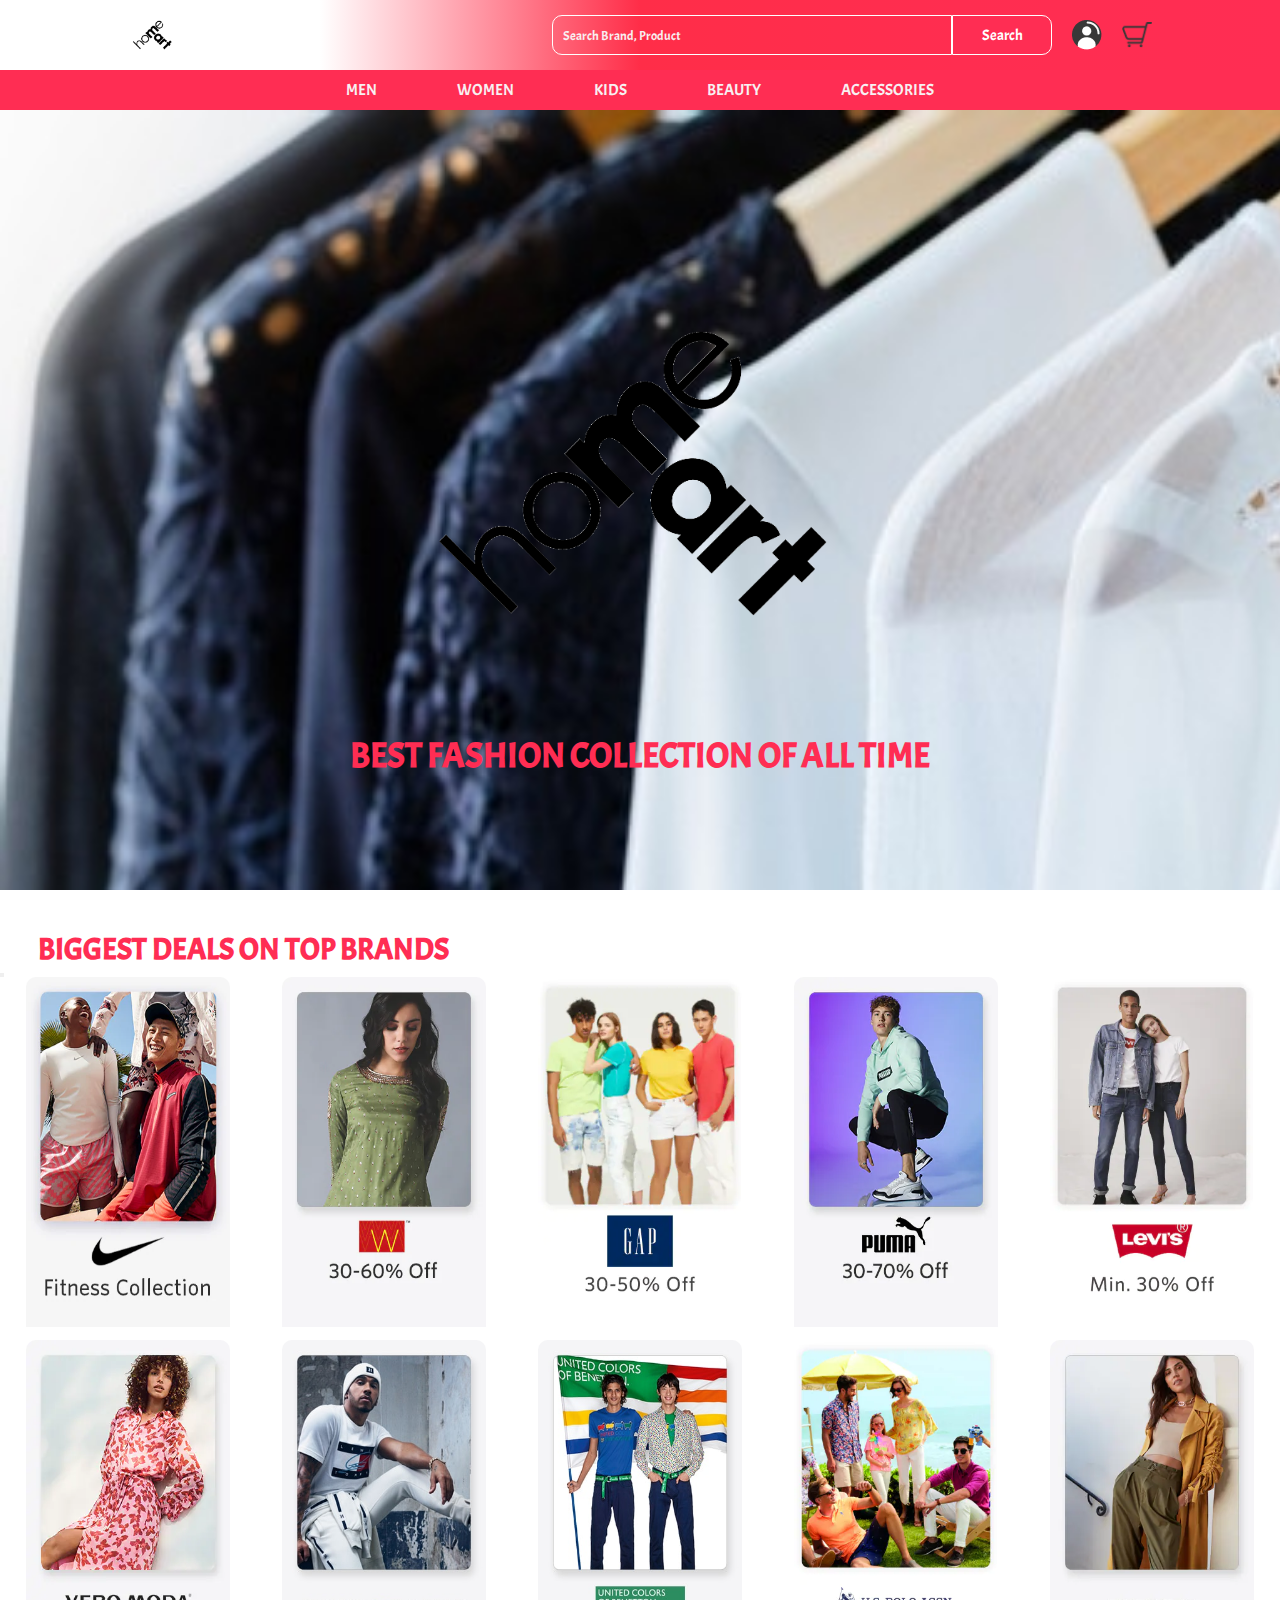
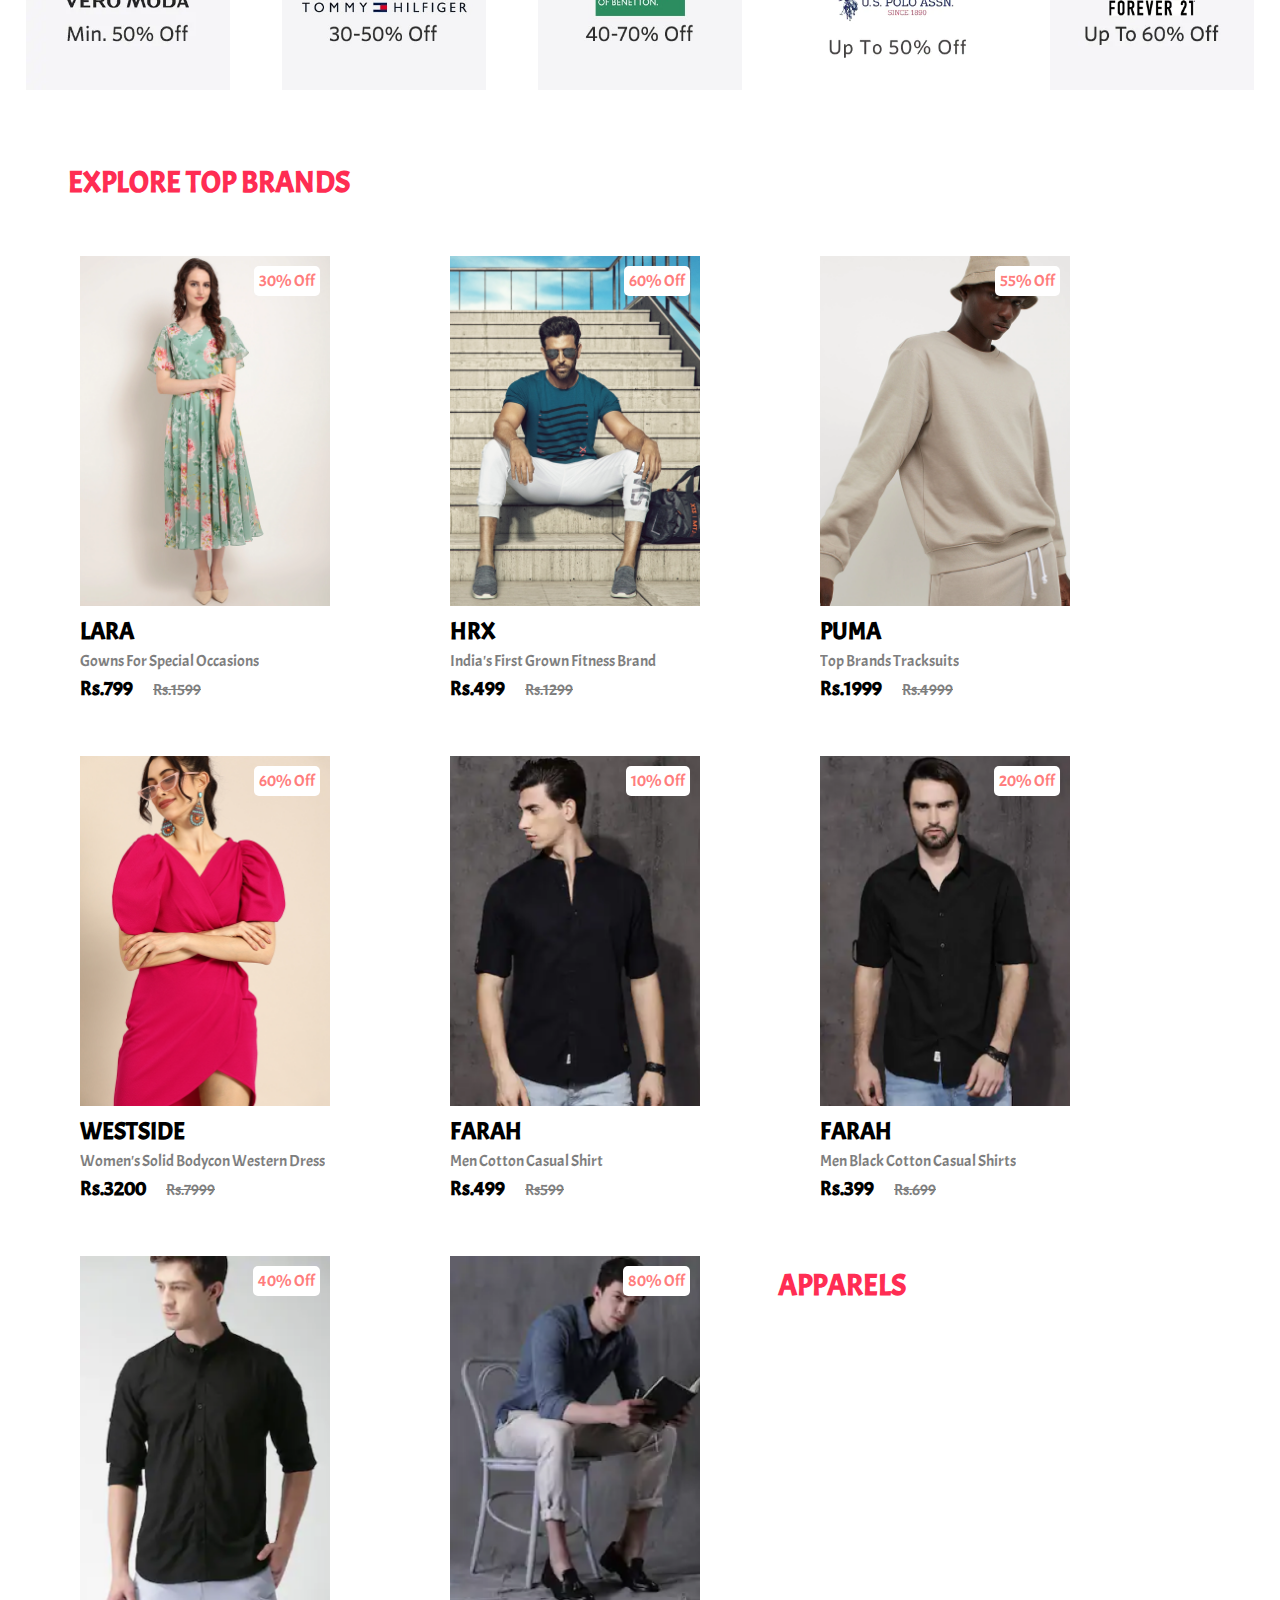
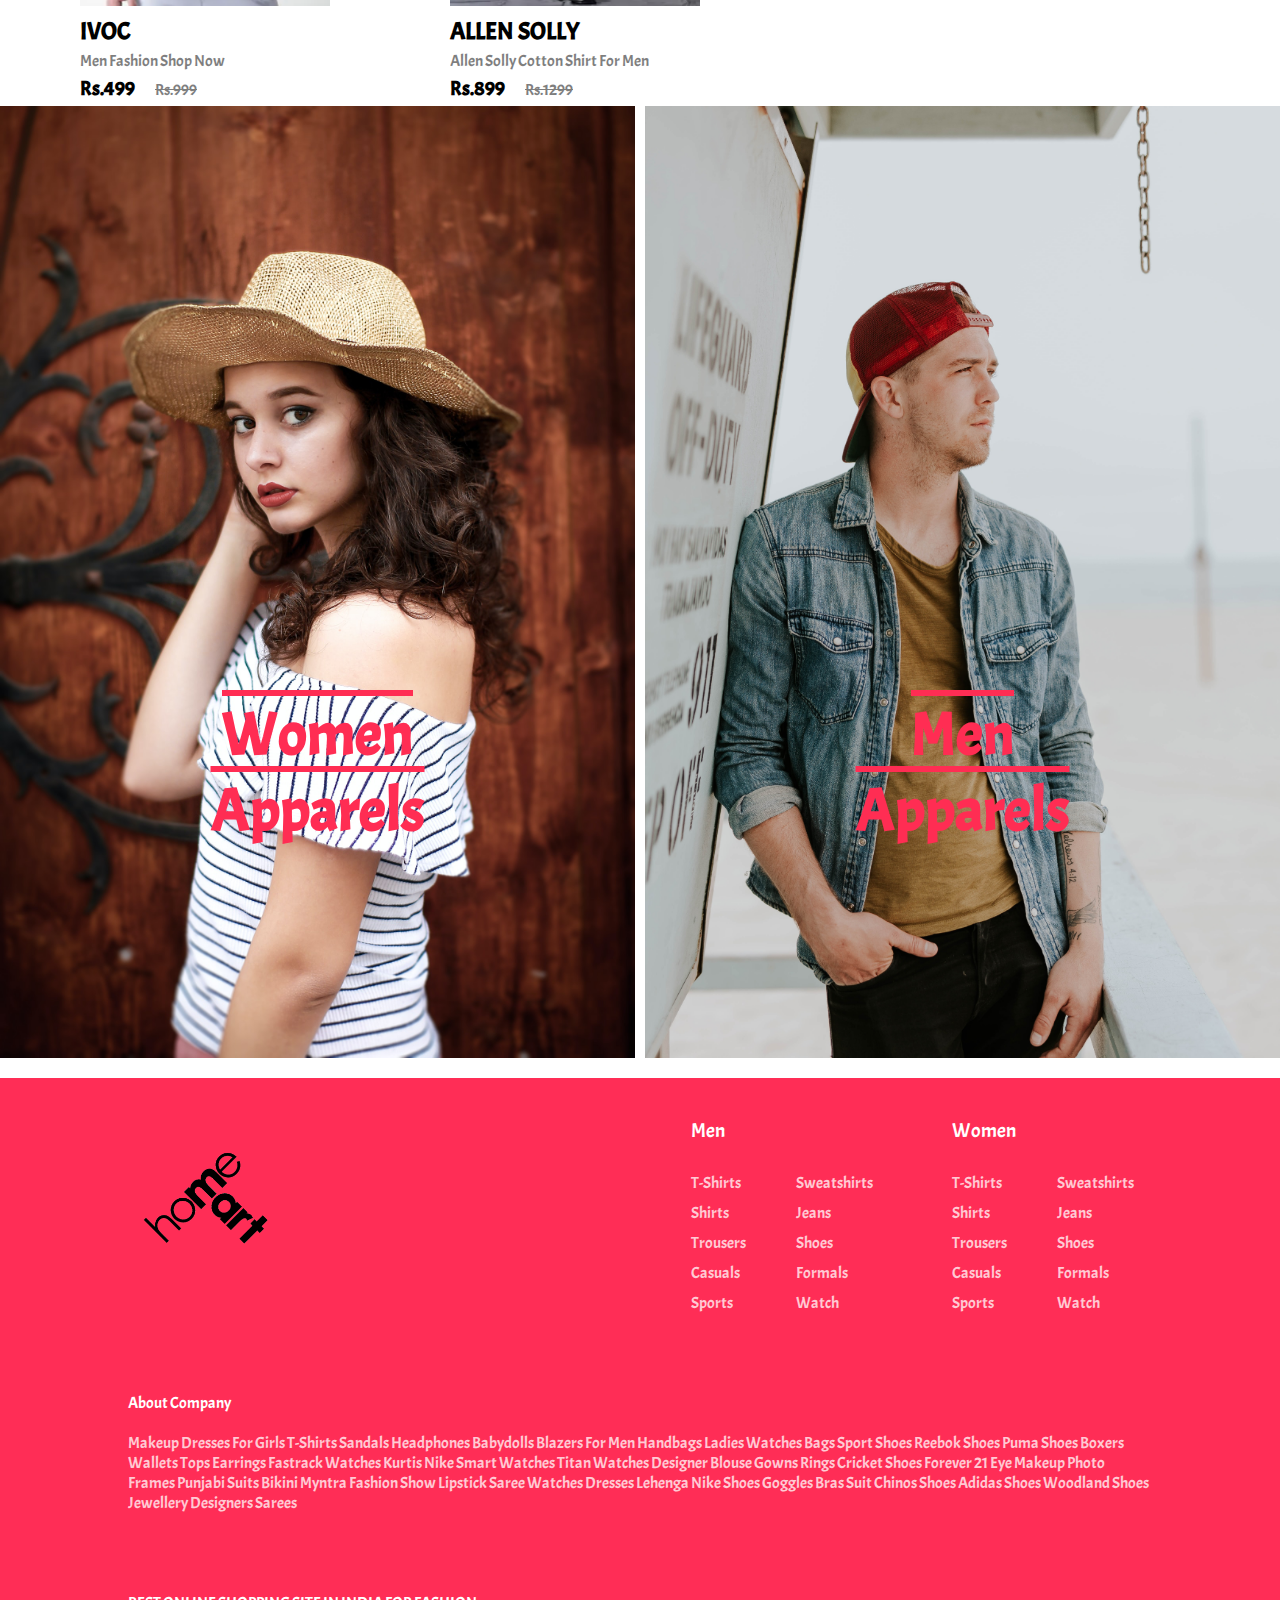
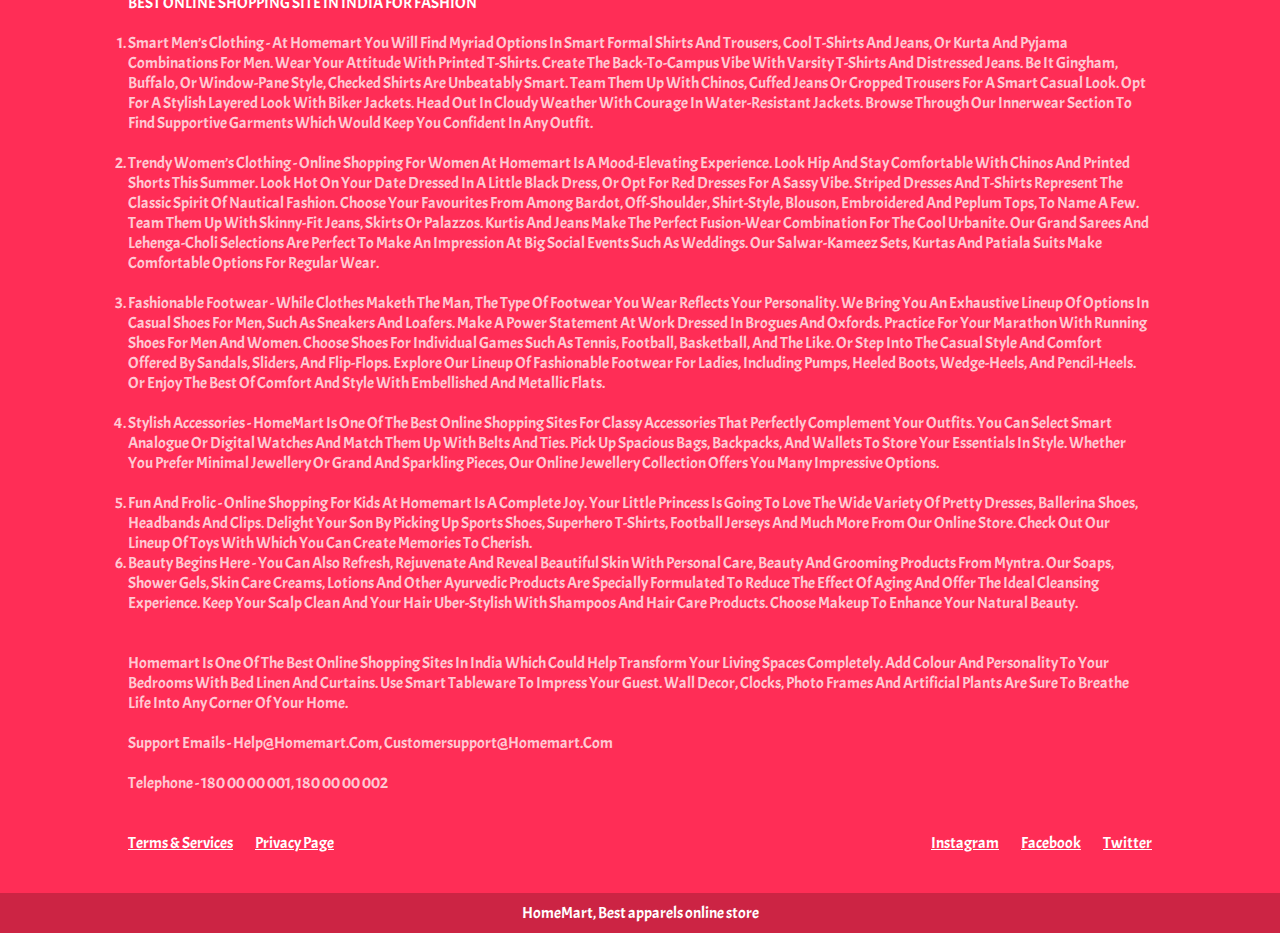
==== index.html @ 7e1ac166 "homemart E-commerce demo website" ====
<html lang="en">
  <head>
    <meta charset="UTF-8" />
    <meta http-equiv="X-UA-Compatible" content="IE=edge" />
    <meta name="viewport" content="width=device-width, initial-scale=1.0" />
    
    <title>HOMEMART</title>
<link rel="icon" href= "img/logo.png">
    <link href="https://fonts.googleapis.com/css2?family=Pacifico&display=swap" rel="stylesheet">
    <link rel="stylesheet" href="css/home.css" />
    <link rel="stylesheet" href="footer.css" />
  </head>
  <body>
    <nav class="navbar">
      <div class="nav">
        <img  src="img/mart.png" class="brand-logo" alt="" />
        <div class="nav-items">
          <div class="search">
            <input
              type="text"
              class="search-box"
              placeholder="search brand, product"
            />
            <button class="search-btn">search</button>
          </div>
          <a href="login.html"><img src="img/user.png" alt="" /></a>
          <a href=""><img src="img/cart.png" alt="" /></a>
        </div>
      </div>
    </nav>
    <nav class="navbar"></nav>

    <!-- hero section -->
    <header class="hero-section">
      <div class="content">
        <img src="img/logo.png" class="logo" alt="" />
        <p class="sub-heading">BEST FASHION COLLECTION OF ALL TIME</p>
      </div>
    </header>
    <section class="product">
      <h2 class="product-category">BIGGEST DEALS ON TOP BRANDS</h2>
    </section>

    <button id="cart-button" class="trigger cart-button-style"></button>

    <div id="shop">
      <div class="products ios apple" id="iphone-x">
        <img class="product-image" src="topbrands/1.webp" />
      </div>

      <div class="products ios apple" id="iphone-x">
        <img class="product-image" src="topbrands/2.webp" />
      </div>

      <div class="products ios apple" id="iphone-x">
        <img class="product-image" src="topbrands//3.webp" />
      </div>

      <div class="products ios apple" id="iphone-x">
        <img class="product-image" src="topbrands/4.webp" />
      </div>

      <div class="products ios apple" id="iphone-x">
        <img class="product-image" src="topbrands/5.webp" />
      </div>

      <div class="products ios apple" id="iphone-x">
        <img class="product-image" src="topbrands/6.webp" />
      </div>

      <div class="products ios apple" id="iphone-x">
        <img class="product-image" src="topbrands/7.jpg" />
      </div>

      <div class="products ios apple" id="iphone-x">
        <img class="product-image" src="topbrands/8.jpg" />
      </div>

      <div class="products ios apple" id="iphone-x">
        <img class="product-image" src="topbrands/9.webp" />
      </div>

      <div class="products ios apple" id="iphone-x">
        <img class="product-image" src="topbrands/10.webp" />
        <br />
        <br />
      </div>

      <br />
      <br />
      <!--product carts-->
      <div></div>
      <section class="product1">
        <h2 class="product-category1">EXPLORE TOP BRANDS</h2>
      </section>
    </div>

    <!--carts-->
    <div class="product-container">
      <div class="product-card">
        <div class="product-image">
          <span class="discount-tag">30% off</span>
          <img src="img/card1.png" class="product-thumb" alt="" />
          <button class="card-btn "> add to whislist</button>
          
         
        </div>
        <div class="product-info">
          <h2 class="product-brand">LARA</h2>
          <p class="product-short-des">Gowns for special occasions</p>
          <span class="price">Rs.799</span
          ><span class="actual-price">Rs.1599</span>
        </div>
      </div>
    </div>
    <div class="product-container">
      <div class="product-card">
        <div class="product-image">
          <span class="discount-tag">60% off</span>
          <img src="img/card2.png" class="product-thumb" alt="" />
          <button class="card-btn">Add to whislist</button>
        </div>
        <div class="product-info">
          <h2 class="product-brand">HRX</h2>
          <p class="product-short-des">India's first grown fitness brand</p>
          <span class="price">Rs.499</span
          ><span class="actual-price">Rs.1299</span>
        </div>
      </div>
    </div>
    <div class="product-container">
      <div class="product-card">
        <div class="product-image">
          <span class="discount-tag">55% off</span>
          <img src="img/card3.png" class="product-thumb" alt="" />
          <button class="card-btn">add to whislist</button>
        </div>
        <div class="product-info">
          <h2 class="product-brand">Puma</h2>
          <p class="product-short-des">Top Brands Tracksuits</p>
          <span class="price">Rs.1999</span
          ><span class="actual-price">Rs.4999</span>
        </div>
      </div>
    </div>
    <div class="product-container">
      <div class="product-card">
        <div class="product-image">
          <span class="discount-tag">60% off</span>
          <img src="img/card4.png" class="product-thumb" alt="" />
          <button class="card-btn">add to whislist</button>
        </div>
        <div class="product-info">
          <h2 class="product-brand">WESTSIDE</h2>
          <p class="product-short-des">Women's Solid Bodycon Western Dress</p>
          <span class="price">Rs.3200</span
          ><span class="actual-price">Rs.7999</span>
        </div>
      </div>
    </div>
    <div class="product-container">
      <div class="product-card">
        <div class="product-image">
          <span class="discount-tag">10% off</span>
          <img src="img/card5.png" class="product-thumb" alt="" />
          <button class="card-btn" > add to whislist</button>
        </div>
        <div class="product-info">
          <h2 class="product-brand">FARAH</h2>
          <p class="product-short-des">Men Cotton Casual Shirt</p>
          <span class="price">Rs.499</span
          ><span class="actual-price">Rs599</span>
        </div>
      </div>
    </div>
    <div class="product-container">
      <div class="product-card">
        <div class="product-image">
          <span class="discount-tag">20% off</span>
          <img src="img/card6.png" class="product-thumb" alt="" />
          <button class="card-btn">add to whislist</button>
        </div>
        <div class="product-info">
          <h2 class="product-brand">farah</h2>
          <p class="product-short-des">Men Black Cotton Casual Shirts</p>
          <span class="price">Rs.399</span
          ><span class="actual-price">Rs.699</span>
        </div>
      </div>
    </div>
    <div class="product-container">
      <div class="product-card">
        <div class="product-image">
          <span class="discount-tag">40% off</span>
          <img src="img/card7.png" class="product-thumb" alt="" />
          <button class="card-btn">add to whislist</button>
        </div>
        <div class="product-info">
          <h2 class="product-brand">iVOC</h2>
          <p class="product-short-des">Men Fashion Shop Now</p>
          <span class="price">Rs.499</span
          ><span class="actual-price">Rs.999</span>
        </div>
      </div>
    </div>
    <div class="product-container">
      <div class="product-card">
        <div class="product-image">
          <span class="discount-tag">80% off</span>
          <img src="img/card8.png" class="product-thumb" alt="" />
          <button class="card-btn">add to whislist</button>
        </div>
        <div class="product-info">
          <h2 class="product-brand">Allen Solly</h2>
          <p class="product-short-des">Allen Solly Cotton Shirt For Men</p>
          <span class="price">Rs.899</span
          ><span class="actual-price">Rs.1299</span>
        </div>
      </div>
    </div>

    <section class="product2">
      <div>
        <h2 class="product-category2">APPARELS</h2>
      </div>
    </section>
    <!-- collections -->
    <section class="collection-container">
      <a href="women.html" class="collection">
        <img src="img/women1.jpg" alt="" />
        <p class="collection-title">
          Women <br />
          Apparels
        </p>
      </a>
      <a href="men.html" class="collection">
        <img src="img/men1.jpg" alt="" />
        <p class="collection-title">
          Men <br />
          Apparels
        </p>
      </a>
    </section>
    <br>
    <footer>
      <div class="footer-content">
        <img src="img/logo.png" class="logo" alt="" />
        <div class="footer-ul-container">
          <ul class="category">
            <li class="category-title">men</li>
            <li><a href="#" class="footer-link">t-shirts</a></li>
            <li><a href="#" class="footer-link">sweatshirts</a></li>
            <li><a href="#" class="footer-link">shirts</a></li>
            <li><a href="#" class="footer-link">jeans</a></li>
            <li><a href="#" class="footer-link">trousers</a></li>
            <li><a href="#" class="footer-link">shoes</a></li>
            <li><a href="#" class="footer-link">casuals</a></li>
            <li><a href="#" class="footer-link">formals</a></li>
            <li><a href="#" class="footer-link">sports</a></li>
            <li><a href="#" class="footer-link">watch</a></li>
          </ul>
          <ul class="category">
            <li class="category-title">women</li>
            <li><a href="#" class="footer-link">t-shirts</a></li>
            <li><a href="#" class="footer-link">sweatshirts</a></li>
            <li><a href="#" class="footer-link">shirts</a></li>
            <li><a href="#" class="footer-link">jeans</a></li>
            <li><a href="#" class="footer-link">trousers</a></li>
            <li><a href="#" class="footer-link">shoes</a></li>
            <li><a href="#" class="footer-link">casuals</a></li>
            <li><a href="#" class="footer-link">formals</a></li>
            <li><a href="#" class="footer-link">sports</a></li>
            <li><a href="#" class="footer-link">watch</a></li>
          </ul>
        </div>
      </div>

      <p class="footer-title">about company</p>
      <br>
      <p class="info">
        Makeup Dresses For Girls T-Shirts Sandals Headphones Babydolls Blazers
        For Men Handbags Ladies Watches Bags Sport Shoes Reebok Shoes Puma Shoes
        Boxers Wallets Tops Earrings Fastrack Watches Kurtis Nike Smart Watches
        Titan Watches Designer Blouse Gowns Rings Cricket Shoes Forever 21 Eye
        Makeup Photo Frames Punjabi Suits Bikini Myntra Fashion Show Lipstick
        Saree Watches Dresses Lehenga Nike Shoes Goggles Bras Suit Chinos Shoes
        Adidas Shoes Woodland Shoes Jewellery Designers Sarees

        <p class="footer-title2">
            BEST ONLINE SHOPPING SITE IN INDIA FOR FASHION
        </p>
      </p>
<br>
      <ol class="info2">
          <li>
            Smart men’s clothing - At Homemart you will find myriad options in smart formal shirts and trousers, cool T-shirts and jeans, or kurta and pyjama combinations for men. Wear your attitude with printed T-shirts. Create the back-to-campus vibe with varsity T-shirts and distressed jeans. Be it gingham, buffalo, or window-pane style, checked shirts are unbeatably smart. Team them up with chinos, cuffed jeans or cropped trousers for a smart casual look. Opt for a stylish layered look with biker jackets. Head out in cloudy weather with courage in water-resistant jackets. Browse through our innerwear section to find supportive garments which would keep you confident in any outfit.
          </li>
          <br>
          <li>
            Trendy women’s clothing - Online shopping for women at Homemart is a mood-elevating experience. Look hip and stay comfortable with chinos and printed shorts this summer. Look hot on your date dressed in a little black dress, or opt for red dresses for a sassy vibe. Striped dresses and T-shirts represent the classic spirit of nautical fashion. Choose your favourites from among Bardot, off-shoulder, shirt-style, blouson, embroidered and peplum tops, to name a few. Team them up with skinny-fit jeans, skirts or palazzos. Kurtis and jeans make the perfect fusion-wear combination for the cool urbanite. Our grand sarees and lehenga-choli selections are perfect to make an impression at big social events such as weddings. Our salwar-kameez sets, kurtas and Patiala suits make comfortable options for regular wear.
          </li>
          <br>
          <li>
            Fashionable footwear - While clothes maketh the man, the type of footwear you wear reflects your personality. We bring you an exhaustive lineup of options in casual shoes for men, such as sneakers and loafers. Make a power statement at work dressed in brogues and oxfords. Practice for your marathon with running shoes for men and women. Choose shoes for individual games such as tennis, football, basketball, and the like. Or step into the casual style and comfort offered by sandals, sliders, and flip-flops. Explore our lineup of fashionable footwear for ladies, including pumps, heeled boots, wedge-heels, and pencil-heels. Or enjoy the best of comfort and style with embellished and metallic flats.
          </li>
          <br>
          <li>
            Stylish accessories - HomeMart is one of the best online shopping sites for classy accessories that perfectly complement your outfits. You can select smart analogue or digital watches and match them up with belts and ties. Pick up spacious bags, backpacks, and wallets to store your essentials in style. Whether you prefer minimal jewellery or grand and sparkling pieces, our online jewellery collection offers you many impressive options.
          </li>
          <br>
          <li>
            Fun and frolic - Online shopping for kids at Homemart is a complete joy. Your little princess is going to love the wide variety of pretty dresses, ballerina shoes, headbands and clips. Delight your son by picking up sports shoes, superhero T-shirts, football jerseys and much more from our online store. Check out our lineup of toys with which you can create memories to cherish.
          </li>
          <li>
            Beauty begins here - You can also refresh, rejuvenate and reveal beautiful skin with personal care, beauty and grooming products from Myntra. Our soaps, shower gels, skin care creams, lotions and other ayurvedic products are specially formulated to reduce the effect of aging and offer the ideal cleansing experience. Keep your scalp clean and your hair uber-stylish with shampoos and hair care products. Choose makeup to enhance your natural beauty.
          </li>
      </ol>
      <br>
      <br>
      <p class="info">
        Homemart is one of the best online shopping sites in India which could help transform your living spaces completely. Add colour and personality to your bedrooms with bed linen and curtains. Use smart tableware to impress your guest. Wall decor, clocks, photo frames and artificial plants are sure to breathe life into any corner of your home.
      </p>
      <br>
      <p class="info">
        support emails - help@homemart.com, customersupport@homemart.com
      </p>
      <br>
      <p class="info">telephone - 180 00 00 001, 180 00 00 002</p>
      <div class="footer-social-container">
        <div>
          <a href="#" class="social-link">terms & services</a>
          <a href="#" class="social-link">privacy page</a>
        </div>
        <div>
          <a href="#" class="social-link">instagram</a>
          <a href="#" class="social-link">facebook</a>
          <a href="#" class="social-link">twitter</a>
        </div>
      </div>
      <p class="footer-credit">HomeMart, Best apparels online store</p>
    </footer>

    <script src="js/home.js"></script>
    <script src="js/nav.js"></script>
  </body>
</html>
---- css/home.css ----
@import 'nav.css';
@import 'footer.css';

@import url('https://fonts.googleapis.com/css2?family=Acme&family=Lobster&display=swap');
@import url('https://fonts.googleapis.com/css2?family=Metal+Mania&display=swap');

*{
    box-sizing: border-box;
    font-family:Acme;
}
.hero-section{
    width: 100%;
    height: calc(100vh - 120px);
    background-image: url('../img/sds.jpg');
    background-size: cover;
    display: flex;
    justify-content: center;
    align-items: center;
}


.hero-section .logo {
    height: 500px;
    display: block;
    margin: auto;
}
.sub-heading{
    margin-top: 10px;
    text-align: center;
    color: #FF2D53;
    text-transform: capitalize;
    font-size: 35px;
    font-weight: 800;
}

.product{
    position:relative;
   overflow: hidden;
    padding-top: 40px;
    
}

.product-category{
    padding: 0 3vw;
    font-size: 30px;
    font-weight: 900;
    margin-bottom:5px;
    text-transform: capitalize;
    color: #FF2D53;
}
.products {
    float: left;
    width: 20%;
    text-align: center;
    padding: 0 0 1% 0;
        
    
}


.products img {
    width: 80%;
    border-top-left-radius: 10px;
    border-top-right-radius: 10px;
}

.brandstwo{
    padding-left: 30px;
}
.brandtwo h2{
    margin-left: 20px;

}
.product-cards{
    position: relative;
    overflow: hidden;
    padding: 20px 0;
    font-size: 30px;
    font-weight: 900;
    margin-bottom:5px;
    text-transform: capitalize;
    color: #FF2D53;
}
.product1{
    position:relative;
   overflow: hidden;
    padding-top: 40px;
    padding-left: 30px;
    
}

.product-category1{
    padding: 0 3vw;
    font-size: 30px;
    font-weight: 900;
    margin-bottom:5px;
    text-transform: capitalize;
    color: #FF2D53;
}

.product-container{
float: left;
    padding-top: 50px;
    padding-left: 80px;
    display: flex;
    overflow-x: hidden;
    scroll-behavior: smooth;
    
}

.product-container::-webkit-scrollbar{
    display: none;
}

.product-card{
    flex: 0 0 auto;
    width: 250px;
    height: 450px;
    margin-right: 40px;
}

.product-image{
    position:relative;
    width: 100%;
    height: 350px;
    overflow: hidden;
}

.product-thumb{
    width: 100%;
    height: 350px;
    object-fit: cover;
}

.discount-tag{
    position: absolute;
    background: #fff;
    padding: 5px;
    border-radius: 5px;
    color: #ff7d7d;
    right: 10px;
    top: 10px;
    text-transform: capitalize;
}

.card-btn{
    position: absolute;
    justify-content: center;
    bottom: 10px;
    left: 50%;
    transform: translateX(-50%);
    padding: 10px;
    width: 90%;
    text-transform: capitalize;
    border: none;
    outline: none;
    background: #fff;
    border-radius: 5px;
    transition: 0.5s;
    cursor: pointer;
    opacity: 0;
}

.product-card:hover .card-btn{
    opacity: 1;
}

.card-btn:hover{
    background: #efefef;
}

.product-info{
    width: 100%;
    height: 100px;
    padding-top: 10px;
}

.product-brand{
    text-transform: uppercase;
}

.product-short-des{
    width: 100%;
    height: 20px;
    line-height: 20px;
    overflow: hidden;
    opacity: 0.5;
    text-transform: capitalize;
    margin: 5px 0;
}
.price{
    font-weight: 900;
    font-size: 20px;
}

.actual-price{
    margin-left: 20px;
    opacity: 0.5;
    text-decoration: line-through;
}

.product2{
    position:relative;
   overflow: hidden;
    padding-top: 60px;
    float:left;
    
}

.product-category2{
    padding: 0 3vw;
    font-size: 30px;
    font-weight: 900;
    margin-bottom:5px;
    text-transform: capitalize;
    color: #FF2D53;
}


.collection-container{
    width: 100%;
    display: grid;
    grid-template-columns: repeat(2, 1fr);
    grid-gap: 10px;
}

.collection{
    position: relative;
}

.collection img{
    width: 100%;
    height: 100%;
    object-fit: cover;
    
}

.collection p{
    position: absolute;
    top: 70%;
    left: 50%;
    transform: translate(-50%, -50%);
    text-align: center;
    color: #FF2D53;
    font-size: 60px;
    font-weight: 700;
    font-style: bold;
    text-transform: capitalize;
    text-decoration-line:overline;
    
}
.collection :hover{
    transition: 0.3s ease;
    color: black;
    filter: grayscale(1);
    transition: 0.5s ease-in-out;
}
.collection:nth-child(3){
    grid-column: span 2;
    margin-bottom: 10px;
}

.apparels{
    margin:50px;
    line-height: 30px;
    
}
h1{
    
     top:20px;
     
}
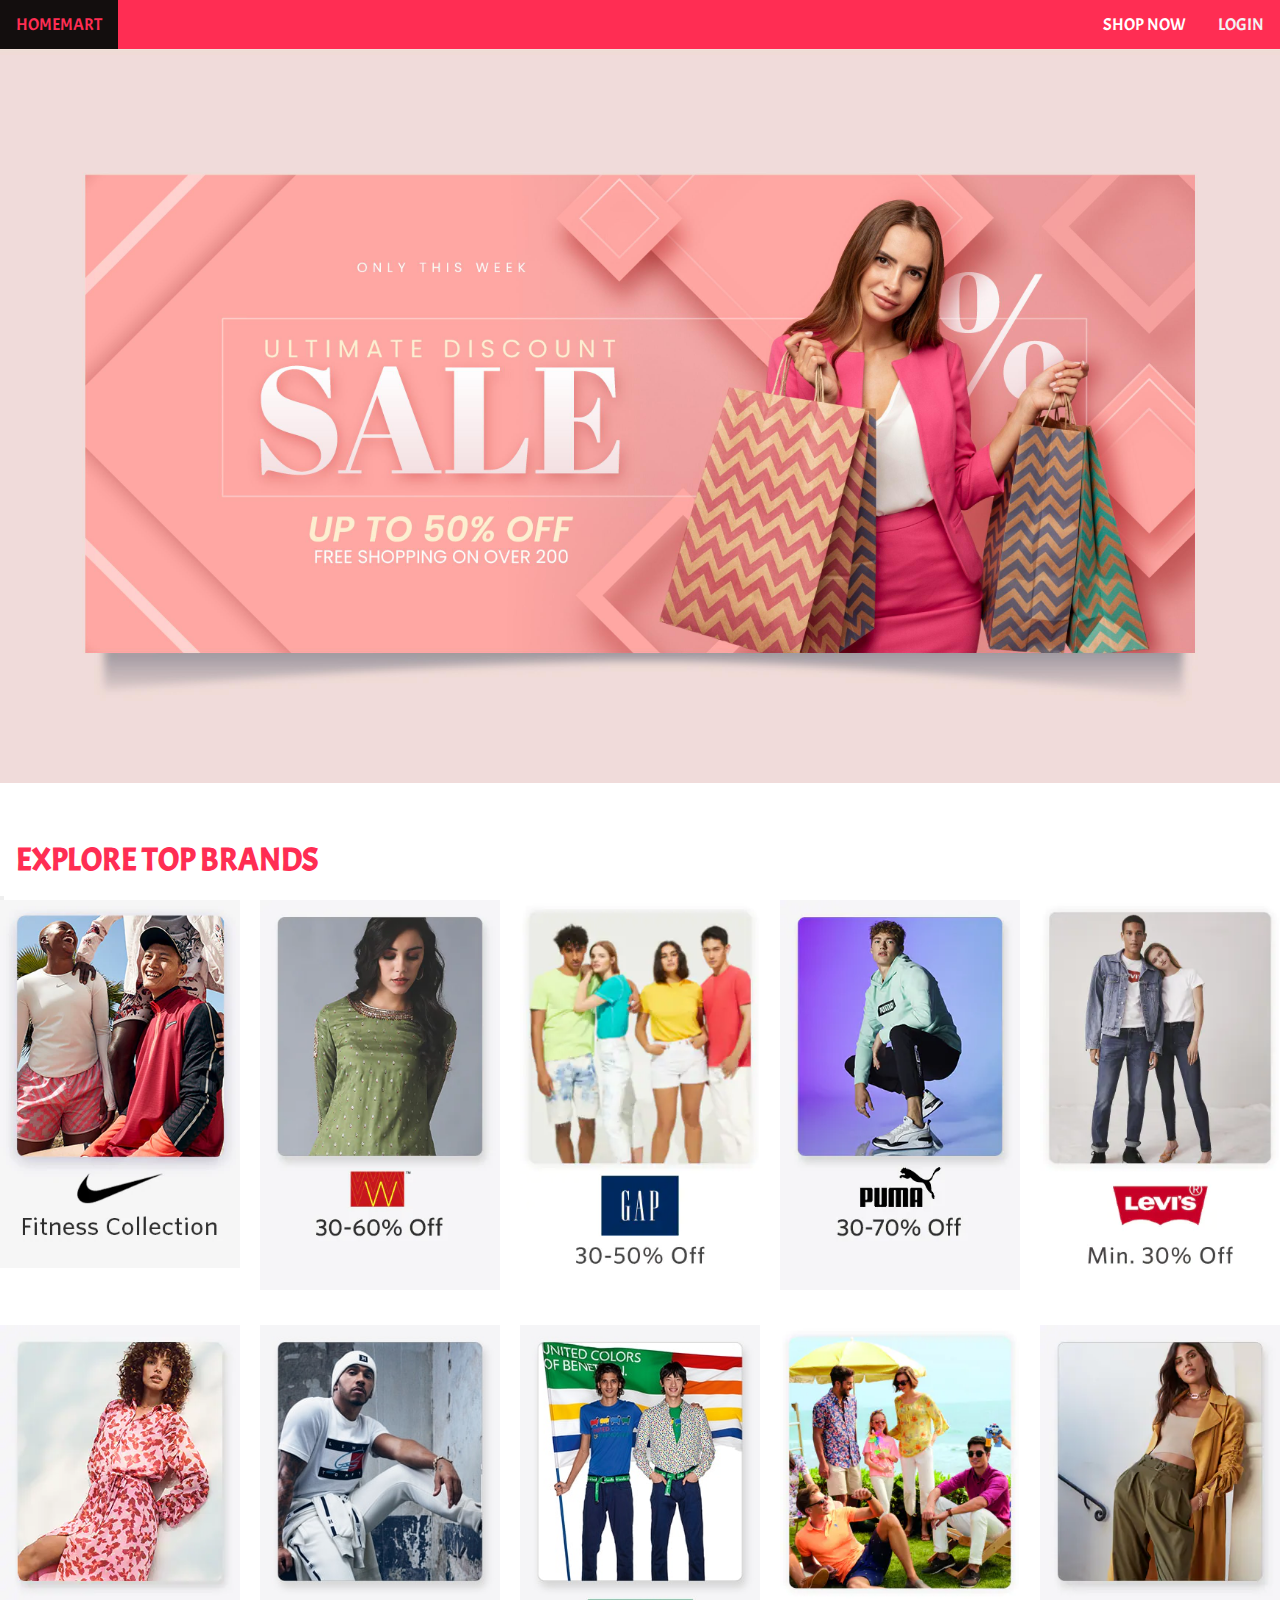
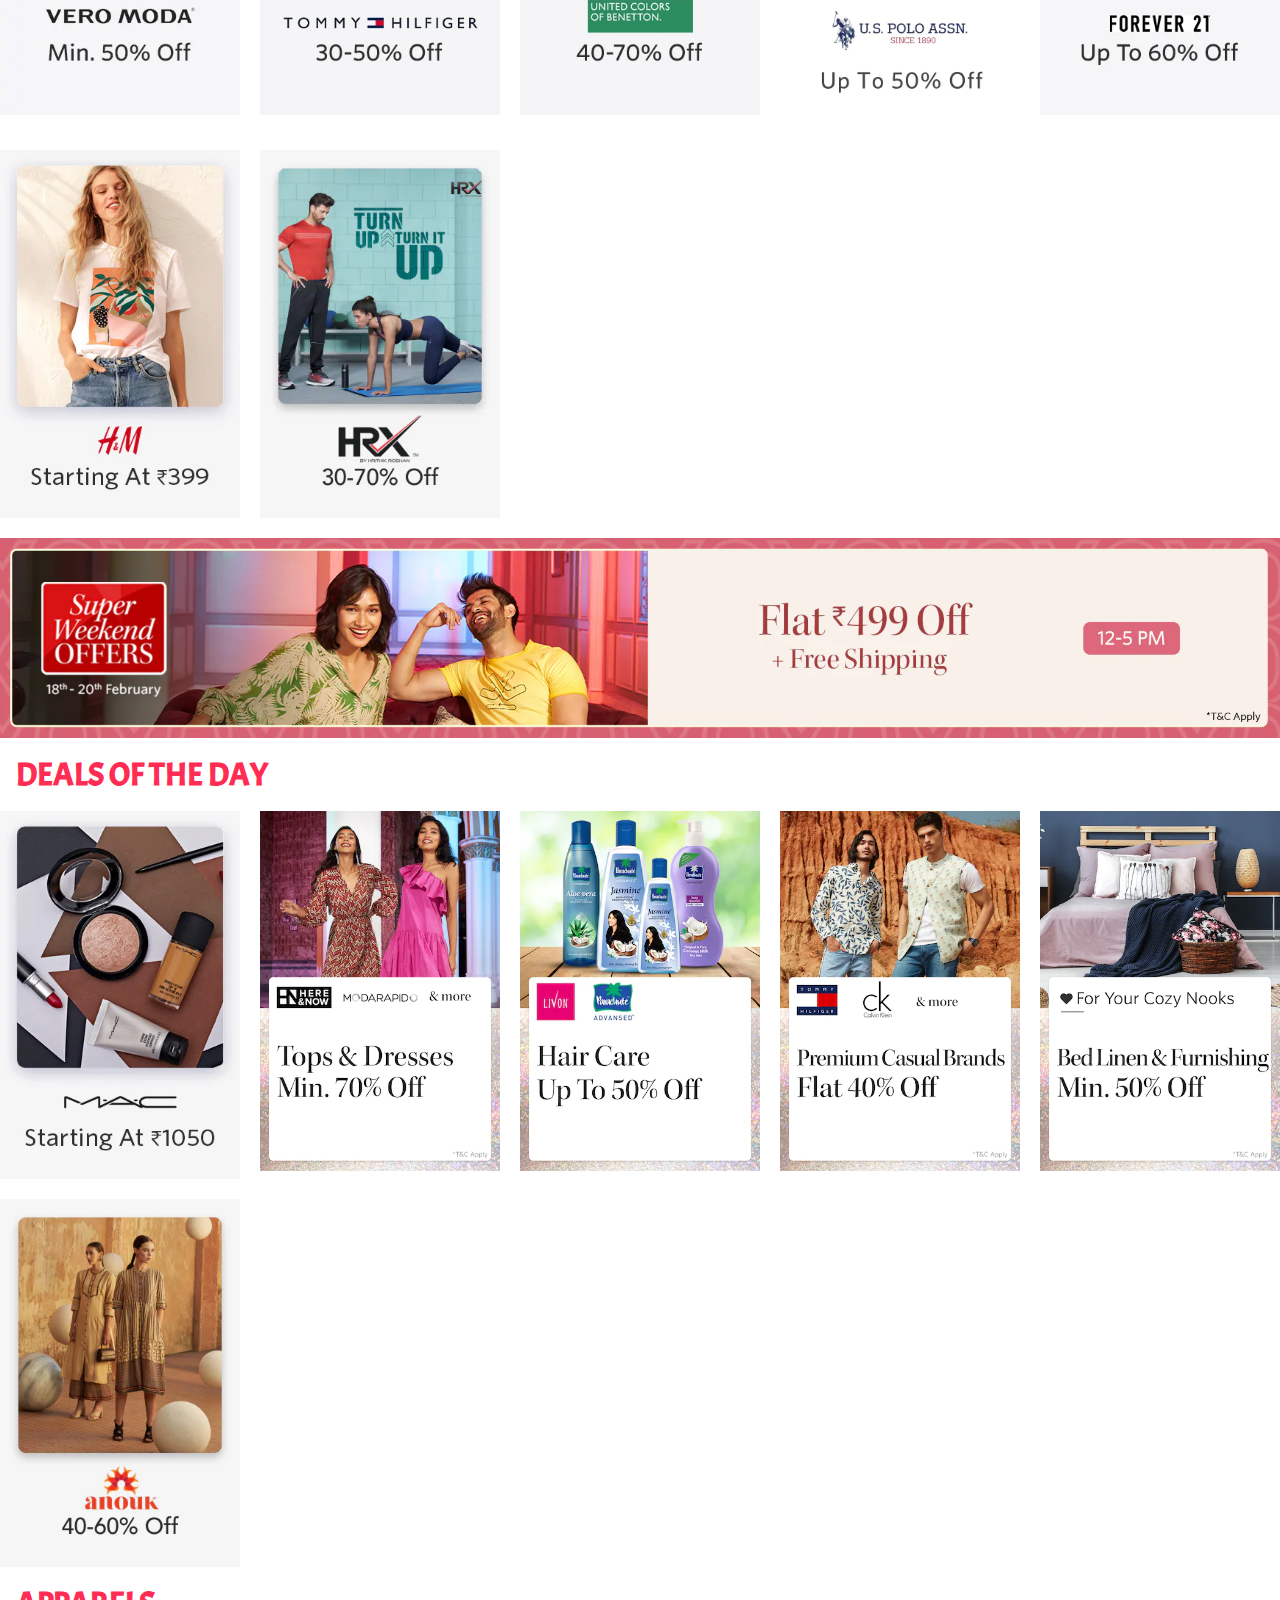
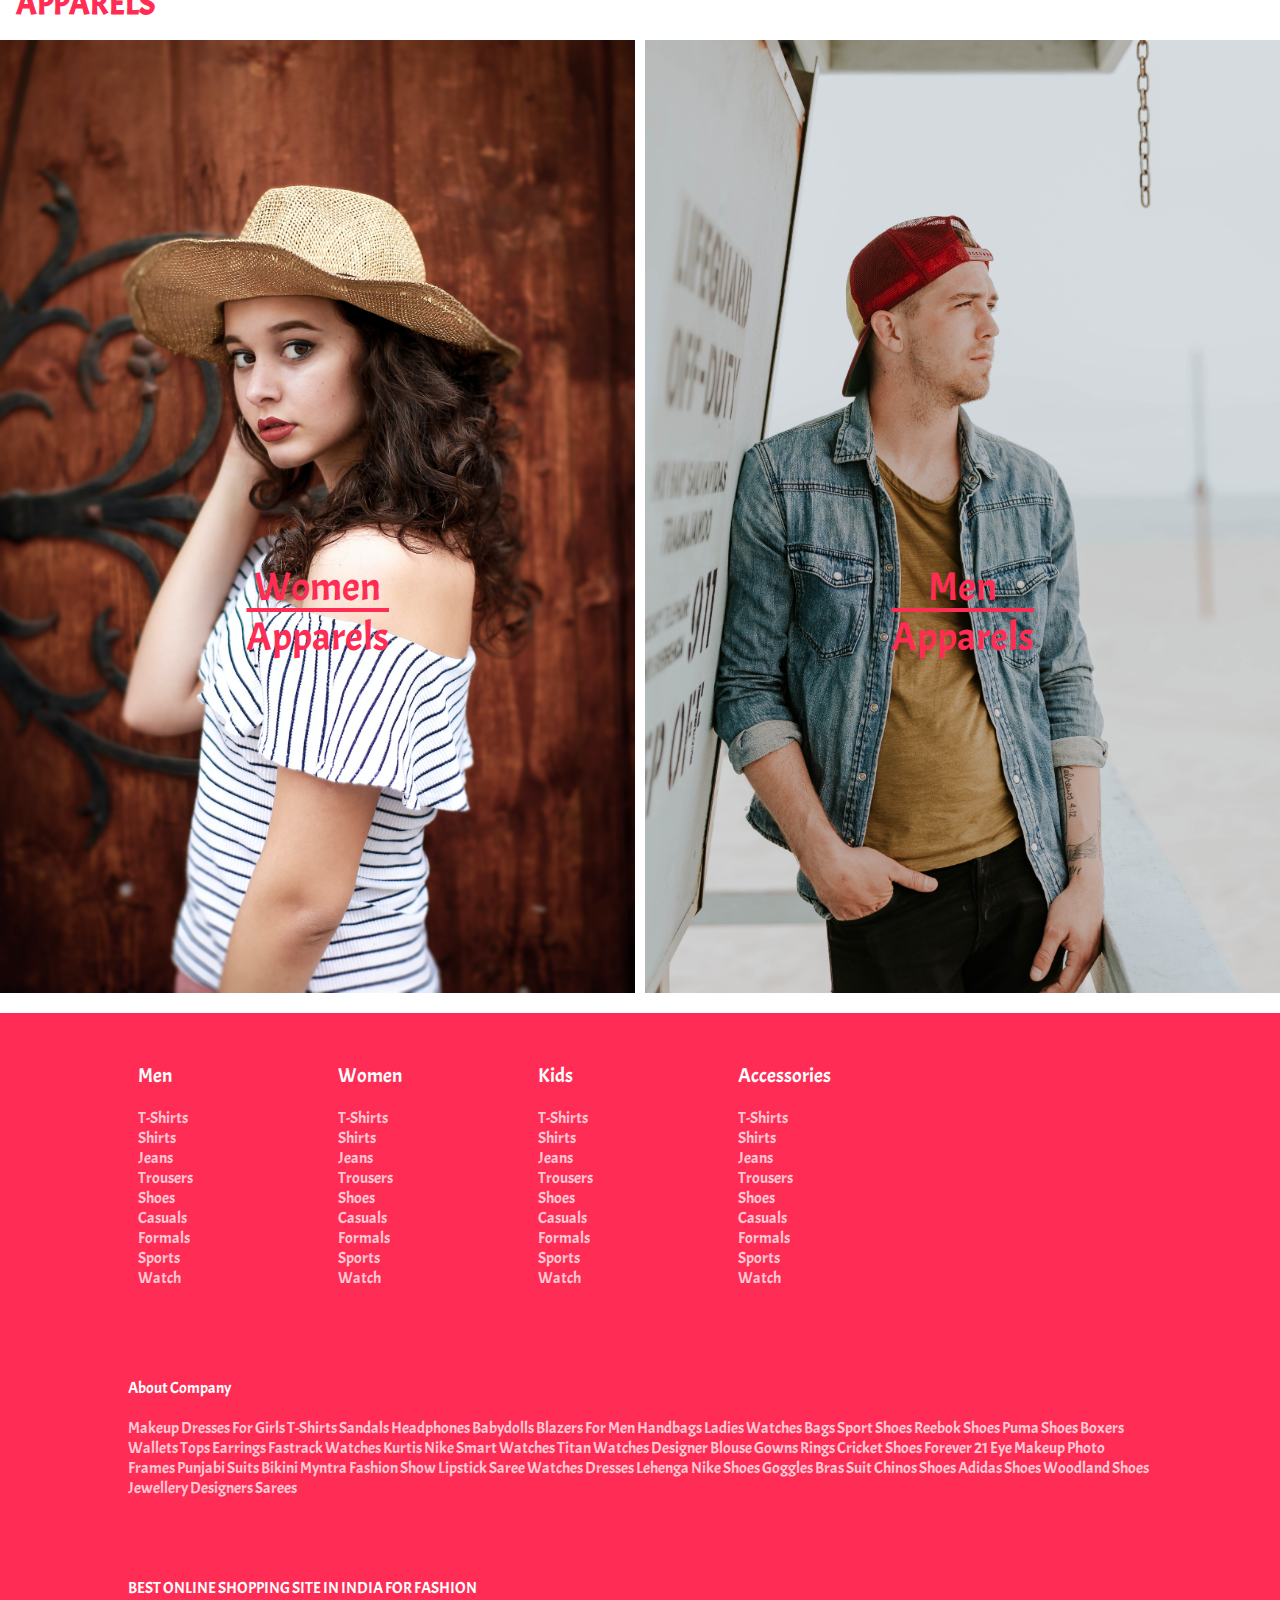
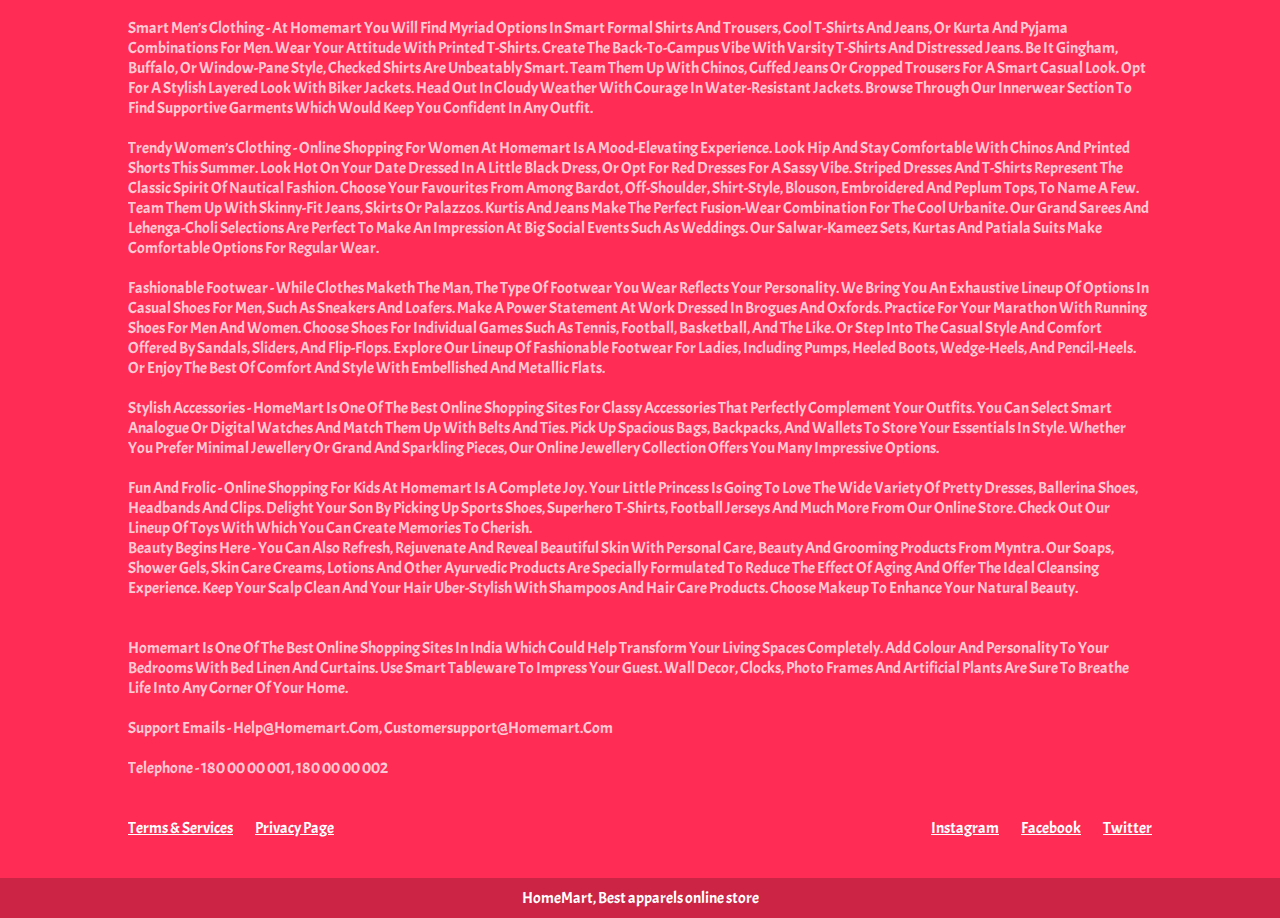
==== commit 6f7f1ea2: "fixed" ====
--- a/index.html
+++ b/index.html
@@ -12,219 +12,178 @@
     <link rel="stylesheet" href="footer.css" />
   </head>
   <body>
-    <nav class="navbar">
-      <div class="nav">
-        <img  src="img/mart.png" class="brand-logo" alt="" />
-        <div class="nav-items">
-          <div class="search">
-            <input
-              type="text"
-              class="search-box"
-              placeholder="search brand, product"
-            />
-            <button class="search-btn">search</button>
+
+      <!-- navbar-->
+      <style>
+      .topnav {
+        overflow: hidden;
+        background-color: #ff2d53;
+      }
+      
+      .topnav a {
+        float: left;
+        display: block;
+        color: #f2f2f2;
+        text-align: center;
+        padding: 14px 16px;
+        text-decoration: none;
+        font-size: 17px;
+      }
+      
+      .active {
+        background-color: #ff2d53;
+        color: white;
+      }
+      
+      .topnav .icon {
+        display: none;
+      }
+      
+      .dropdown {
+        float: right;
+        overflow: hidden;
+      }
+      
+      .dropdown .dropbtn {
+        float: left;
+        font-size: 17px;    
+        border: none;
+        outline: none;
+        color: white;
+        padding: 14px 16px;
+        background-color: inherit;
+        font-family: inherit;
+        margin: 0;
+      }
+      
+      .dropdown-content {
+        display: none;
+        position: absolute;
+        background-color: #f9f9f9;
+        min-width: 160px;
+        box-shadow: 0px 8px 16px 0px rgba(0,0,0,0.2);
+        z-index: 1;
+      }
+      
+      .dropdown-content a {
+        float: none;
+        color: black;
+        padding: 12px 16px;
+        text-decoration: none;
+        display: block;
+        text-align: left;
+      }
+      
+      .topnav a:hover, .dropdown:hover .dropbtn {
+        background-color: rgb(19, 14, 14);
+        color: #ff2d53;
+      }
+      
+      .dropdown-content a:hover {
+        background-color: #ddd;
+        color: black;
+      }
+      
+      .dropdown:hover .dropdown-content {
+        display: block;
+      }
+      
+      @media screen and (max-width: 600px) {
+        .topnav a:not(:first-child), .dropdown .dropbtn {
+          display: none;
+        }
+        .topnav a.icon {
+          float: right;
+          display: block;
+        }
+      }
+      
+      @media screen and (max-width: 600px) {
+        .topnav.responsive {position: relative;}
+        .topnav.responsive .icon {
+          position: absolute;
+          right: 0;
+          top: 0;
+        }
+        .topnav.responsive a {
+          float: none;
+          display: block;
+          text-align: left;
+        }
+        .topnav.responsive .dropdown {float: none;}
+        .topnav.responsive .dropdown-content {position: relative;}
+        .topnav.responsive .dropdown .dropbtn {
+          display: block;
+          width: 100%;
+          text-align: left;
+        }
+      }
+      </style>
+      
+      <div class="topnav" id="myTopnav">
+        <a href="#home" class="active">HOMEMART</a>
+    
+        <div class="dropdown">
+          <button class="dropbtn">SHOP NOW
+            <i class="fa fa-caret-down"></i>
+          </button>
+          <div class="dropdown-content">
+            <a href="men.html">MEN</a>
+    <a href="women.html">WOMEN</a>
+    <a href="kid.html">KIDS</a>
+    <a href="beauty.html">BEAUTY</a>
+    <a href="accessories.html">ACCESSORIES</a>
           </div>
-          <a href="login.html"><img src="img/user.png" alt="" /></a>
-          <a href=""><img src="img/cart.png" alt="" /></a>
-        </div>
+          <a  href="login.html">LOGIN</a>
+        </div> 
+        
+        <a href="javascript:void(0);" style="font-size:15px;" class="icon" onclick="myFunction()">&#9776;</a>
       </div>
-    </nav>
-    <nav class="navbar"></nav>
+      <script>
+      function myFunction() {
+        var x = document.getElementById("myTopnav");
+        if (x.className === "topnav") {
+          x.className += " responsive";
+        } else {
+          x.className = "topnav";
+        }
+      }
+      </script>
+      
 
     <!-- hero section -->
-    <header class="hero-section">
-      <div class="content">
-        <img src="img/logo.png" class="logo" alt="" />
-        <p class="sub-heading">BEST FASHION COLLECTION OF ALL TIME</p>
+   <img src="img/banners.jpg" alt="">
+    <section class="product">
+     <h2 class="heading">EXPLORE TOP BRANDS</h2>
+    <button id="cart-button" class="trigger cart-button-style"></button>
+    <div class="grid-wrapper">
+      <div class="box zone"><img src="topbrands/1.webp"></div>
+      <div class="box zone"><img src="topbrands/2.webp"></div>
+      <div class="box zone"><img src="topbrands/3.webp"></div>
+      <div class="box zone"><img src="topbrands/4.webp"></div>
+      <div class="box zone"><img src="topbrands/5.webp"></div>
+      <div class="box zone"><img src="topbrands/6.webp"></div>
+      <div class="box zone"><img src="topbrands/7.jpg"></div>
+      <div class="box zone"><img src="topbrands/8.jpg"></div>
+      <div class="box zone"><img src="topbrands/9.webp"></div>
+      <div class="box zone"><img src="topbrands/10.webp"></div>
+      <div class="box zone"><img src="topbrands/11.webp"></div>
+      <div class="box zone"><img src="topbrands/12.webp"></div>
       </div>
-    </header>
-    <section class="product">
-      <h2 class="product-category">BIGGEST DEALS ON TOP BRANDS</h2>
-    </section>
-
-    <button id="cart-button" class="trigger cart-button-style"></button>
-
-    <div id="shop">
-      <div class="products ios apple" id="iphone-x">
-        <img class="product-image" src="topbrands/1.webp" />
-      </div>
-
-      <div class="products ios apple" id="iphone-x">
-        <img class="product-image" src="topbrands/2.webp" />
-      </div>
-
-      <div class="products ios apple" id="iphone-x">
-        <img class="product-image" src="topbrands//3.webp" />
-      </div>
-
-      <div class="products ios apple" id="iphone-x">
-        <img class="product-image" src="topbrands/4.webp" />
-      </div>
-
-      <div class="products ios apple" id="iphone-x">
-        <img class="product-image" src="topbrands/5.webp" />
-      </div>
-
-      <div class="products ios apple" id="iphone-x">
-        <img class="product-image" src="topbrands/6.webp" />
-      </div>
-
-      <div class="products ios apple" id="iphone-x">
-        <img class="product-image" src="topbrands/7.jpg" />
-      </div>
-
-      <div class="products ios apple" id="iphone-x">
-        <img class="product-image" src="topbrands/8.jpg" />
-      </div>
-
-      <div class="products ios apple" id="iphone-x">
-        <img class="product-image" src="topbrands/9.webp" />
-      </div>
-
-      <div class="products ios apple" id="iphone-x">
-        <img class="product-image" src="topbrands/10.webp" />
-        <br />
-        <br />
-      </div>
-
       <br />
-      <br />
-      <!--product carts-->
-      <div></div>
-      <section class="product1">
-        <h2 class="product-category1">EXPLORE TOP BRANDS</h2>
-      </section>
-    </div>
-
-    <!--carts-->
-    <div class="product-container">
-      <div class="product-card">
-        <div class="product-image">
-          <span class="discount-tag">30% off</span>
-          <img src="img/card1.png" class="product-thumb" alt="" />
-          <button class="card-btn "> add to whislist</button>
-          
-         
-        </div>
-        <div class="product-info">
-          <h2 class="product-brand">LARA</h2>
-          <p class="product-short-des">Gowns for special occasions</p>
-          <span class="price">Rs.799</span
-          ><span class="actual-price">Rs.1599</span>
-        </div>
-      </div>
-    </div>
-    <div class="product-container">
-      <div class="product-card">
-        <div class="product-image">
-          <span class="discount-tag">60% off</span>
-          <img src="img/card2.png" class="product-thumb" alt="" />
-          <button class="card-btn">Add to whislist</button>
-        </div>
-        <div class="product-info">
-          <h2 class="product-brand">HRX</h2>
-          <p class="product-short-des">India's first grown fitness brand</p>
-          <span class="price">Rs.499</span
-          ><span class="actual-price">Rs.1299</span>
-        </div>
-      </div>
-    </div>
-    <div class="product-container">
-      <div class="product-card">
-        <div class="product-image">
-          <span class="discount-tag">55% off</span>
-          <img src="img/card3.png" class="product-thumb" alt="" />
-          <button class="card-btn">add to whislist</button>
-        </div>
-        <div class="product-info">
-          <h2 class="product-brand">Puma</h2>
-          <p class="product-short-des">Top Brands Tracksuits</p>
-          <span class="price">Rs.1999</span
-          ><span class="actual-price">Rs.4999</span>
-        </div>
-      </div>
-    </div>
-    <div class="product-container">
-      <div class="product-card">
-        <div class="product-image">
-          <span class="discount-tag">60% off</span>
-          <img src="img/card4.png" class="product-thumb" alt="" />
-          <button class="card-btn">add to whislist</button>
-        </div>
-        <div class="product-info">
-          <h2 class="product-brand">WESTSIDE</h2>
-          <p class="product-short-des">Women's Solid Bodycon Western Dress</p>
-          <span class="price">Rs.3200</span
-          ><span class="actual-price">Rs.7999</span>
-        </div>
-      </div>
-    </div>
-    <div class="product-container">
-      <div class="product-card">
-        <div class="product-image">
-          <span class="discount-tag">10% off</span>
-          <img src="img/card5.png" class="product-thumb" alt="" />
-          <button class="card-btn" > add to whislist</button>
-        </div>
-        <div class="product-info">
-          <h2 class="product-brand">FARAH</h2>
-          <p class="product-short-des">Men Cotton Casual Shirt</p>
-          <span class="price">Rs.499</span
-          ><span class="actual-price">Rs599</span>
-        </div>
-      </div>
-    </div>
-    <div class="product-container">
-      <div class="product-card">
-        <div class="product-image">
-          <span class="discount-tag">20% off</span>
-          <img src="img/card6.png" class="product-thumb" alt="" />
-          <button class="card-btn">add to whislist</button>
-        </div>
-        <div class="product-info">
-          <h2 class="product-brand">farah</h2>
-          <p class="product-short-des">Men Black Cotton Casual Shirts</p>
-          <span class="price">Rs.399</span
-          ><span class="actual-price">Rs.699</span>
-        </div>
-      </div>
-    </div>
-    <div class="product-container">
-      <div class="product-card">
-        <div class="product-image">
-          <span class="discount-tag">40% off</span>
-          <img src="img/card7.png" class="product-thumb" alt="" />
-          <button class="card-btn">add to whislist</button>
-        </div>
-        <div class="product-info">
-          <h2 class="product-brand">iVOC</h2>
-          <p class="product-short-des">Men Fashion Shop Now</p>
-          <span class="price">Rs.499</span
-          ><span class="actual-price">Rs.999</span>
-        </div>
-      </div>
-    </div>
-    <div class="product-container">
-      <div class="product-card">
-        <div class="product-image">
-          <span class="discount-tag">80% off</span>
-          <img src="img/card8.png" class="product-thumb" alt="" />
-          <button class="card-btn">add to whislist</button>
-        </div>
-        <div class="product-info">
-          <h2 class="product-brand">Allen Solly</h2>
-          <p class="product-short-des">Allen Solly Cotton Shirt For Men</p>
-          <span class="price">Rs.899</span
-          ><span class="actual-price">Rs.1299</span>
-        </div>
-      </div>
-    </div>
-
-    <section class="product2">
       <div>
-        <h2 class="product-category2">APPARELS</h2>
-      </div>
-    </section>
+    <img  class="ban-pic" src="img/banner2.webp" alt="">
+    <h2 class="heading">DEALS OF THE DAY</h2>
+    <div class="grid-wrapper">
+      <div class="box zone"><img src="topbrands/d1.webp"></div>
+      <div class="box zone"><img src="topbrands/d2.webp"></div>
+      <div class="box zone"><img src="topbrands/d3.webp"></div>
+      <div class="box zone"><img src="topbrands/d4.webp"></div>
+      <div class="box zone"><img src="topbrands/d5.webp"></div>
+      <div class="box zone"><img src="topbrands/d6.webp"></div>
+  </div>  
+  <h2 class="heading">APPARELS</h2>
+    <section class="product2"></section>
     <!-- collections -->
     <section class="collection-container">
       <a href="women.html" class="collection">
@@ -244,13 +203,13 @@
     </section>
     <br>
     <footer>
+     
       <div class="footer-content">
-        <img src="img/logo.png" class="logo" alt="" />
+        
         <div class="footer-ul-container">
           <ul class="category">
             <li class="category-title">men</li>
             <li><a href="#" class="footer-link">t-shirts</a></li>
-            <li><a href="#" class="footer-link">sweatshirts</a></li>
             <li><a href="#" class="footer-link">shirts</a></li>
             <li><a href="#" class="footer-link">jeans</a></li>
             <li><a href="#" class="footer-link">trousers</a></li>
@@ -263,7 +222,30 @@
           <ul class="category">
             <li class="category-title">women</li>
             <li><a href="#" class="footer-link">t-shirts</a></li>
-            <li><a href="#" class="footer-link">sweatshirts</a></li>
+            <li><a href="#" class="footer-link">shirts</a></li>
+            <li><a href="#" class="footer-link">jeans</a></li>
+            <li><a href="#" class="footer-link">trousers</a></li>
+            <li><a href="#" class="footer-link">shoes</a></li>
+            <li><a href="#" class="footer-link">casuals</a></li>
+            <li><a href="#" class="footer-link">formals</a></li>
+            <li><a href="#" class="footer-link">sports</a></li>
+            <li><a href="#" class="footer-link">watch</a></li>
+          </ul>
+          <ul class="category">
+            <li class="category-title">kids</li>
+            <li><a href="#" class="footer-link">t-shirts</a></li>
+            <li><a href="#" class="footer-link">shirts</a></li>
+            <li><a href="#" class="footer-link">jeans</a></li>
+            <li><a href="#" class="footer-link">trousers</a></li>
+            <li><a href="#" class="footer-link">shoes</a></li>
+            <li><a href="#" class="footer-link">casuals</a></li>
+            <li><a href="#" class="footer-link">formals</a></li>
+            <li><a href="#" class="footer-link">sports</a></li>
+            <li><a href="#" class="footer-link">watch</a></li>
+          </ul>
+          <ul class="category">
+            <li class="category-title">Accessories</li>
+            <li><a href="#" class="footer-link">t-shirts</a></li>
             <li><a href="#" class="footer-link">shirts</a></li>
             <li><a href="#" class="footer-link">jeans</a></li>
             <li><a href="#" class="footer-link">trousers</a></li>
@@ -342,6 +324,6 @@
     </footer>
 
     <script src="js/home.js"></script>
-    <script src="js/nav.js"></script>
+    
   </body>
 </html>
--- a/css/home.css
+++ b/css/home.css
@@ -7,15 +7,12 @@
 *{
     box-sizing: border-box;
     font-family:Acme;
+  overflow-x: hidden; /* Hide horizontal scrollbar */
 }
-.hero-section{
+img{
     width: 100%;
-    height: calc(100vh - 120px);
-    background-image: url('../img/sds.jpg');
-    background-size: cover;
-    display: flex;
-    justify-content: center;
-    align-items: center;
+background-size: cover;
+justify-content: center;
 }
 
 
@@ -24,18 +21,33 @@
     display: block;
     margin: auto;
 }
-.sub-heading{
-    margin-top: 10px;
-    text-align: center;
+.heading{
     color: #FF2D53;
-    text-transform: capitalize;
-    font-size: 35px;
-    font-weight: 800;
+    font-weight: bold;
+    font-size: 2em;
+    border-radius: 2px;
+    padding: 8px;
+    margin: 8px;
+}
+
+.grid-wrapper {
+    display: grid;
+    grid-template-columns: repeat(auto-fill, minmax(200px, 1fr));
+    grid-gap: 20px;
+}
+.box > img {
+    size: 100%;
+}
+
+.ban-pic img{
+    width: 100%;
+    background-size: cover;
+    justify-content: center;
 }
 
 .product{
     position:relative;
-   overflow: hidden;
+   overflow-y: hidden;
     padding-top: 40px;
     
 }
@@ -43,7 +55,7 @@
 .product-category{
     padding: 0 3vw;
     font-size: 30px;
-    font-weight: 900;
+    font-weight: 500;
     margin-bottom:5px;
     text-transform: capitalize;
     color: #FF2D53;
@@ -59,7 +71,8 @@
 
 
 .products img {
-    width: 80%;
+    overflow-y: hidden;
+    width: 0%;
     border-top-left-radius: 10px;
     border-top-right-radius: 10px;
 }
@@ -71,152 +84,6 @@
     margin-left: 20px;
 
 }
-.product-cards{
-    position: relative;
-    overflow: hidden;
-    padding: 20px 0;
-    font-size: 30px;
-    font-weight: 900;
-    margin-bottom:5px;
-    text-transform: capitalize;
-    color: #FF2D53;
-}
-.product1{
-    position:relative;
-   overflow: hidden;
-    padding-top: 40px;
-    padding-left: 30px;
-    
-}
-
-.product-category1{
-    padding: 0 3vw;
-    font-size: 30px;
-    font-weight: 900;
-    margin-bottom:5px;
-    text-transform: capitalize;
-    color: #FF2D53;
-}
-
-.product-container{
-float: left;
-    padding-top: 50px;
-    padding-left: 80px;
-    display: flex;
-    overflow-x: hidden;
-    scroll-behavior: smooth;
-    
-}
-
-.product-container::-webkit-scrollbar{
-    display: none;
-}
-
-.product-card{
-    flex: 0 0 auto;
-    width: 250px;
-    height: 450px;
-    margin-right: 40px;
-}
-
-.product-image{
-    position:relative;
-    width: 100%;
-    height: 350px;
-    overflow: hidden;
-}
-
-.product-thumb{
-    width: 100%;
-    height: 350px;
-    object-fit: cover;
-}
-
-.discount-tag{
-    position: absolute;
-    background: #fff;
-    padding: 5px;
-    border-radius: 5px;
-    color: #ff7d7d;
-    right: 10px;
-    top: 10px;
-    text-transform: capitalize;
-}
-
-.card-btn{
-    position: absolute;
-    justify-content: center;
-    bottom: 10px;
-    left: 50%;
-    transform: translateX(-50%);
-    padding: 10px;
-    width: 90%;
-    text-transform: capitalize;
-    border: none;
-    outline: none;
-    background: #fff;
-    border-radius: 5px;
-    transition: 0.5s;
-    cursor: pointer;
-    opacity: 0;
-}
-
-.product-card:hover .card-btn{
-    opacity: 1;
-}
-
-.card-btn:hover{
-    background: #efefef;
-}
-
-.product-info{
-    width: 100%;
-    height: 100px;
-    padding-top: 10px;
-}
-
-.product-brand{
-    text-transform: uppercase;
-}
-
-.product-short-des{
-    width: 100%;
-    height: 20px;
-    line-height: 20px;
-    overflow: hidden;
-    opacity: 0.5;
-    text-transform: capitalize;
-    margin: 5px 0;
-}
-.price{
-    font-weight: 900;
-    font-size: 20px;
-}
-
-.actual-price{
-    margin-left: 20px;
-    opacity: 0.5;
-    text-decoration: line-through;
-}
-
-.product2{
-    position:relative;
-   overflow: hidden;
-    padding-top: 60px;
-    float:left;
-    
-}
-
-.product-category2{
-    padding: 0 3vw;
-    font-size: 30px;
-    font-weight: 900;
-    margin-bottom:5px;
-    text-transform: capitalize;
-    color: #FF2D53;
-}
-
-
 .collection-container{
     width: 100%;
     display: grid;
@@ -232,42 +99,21 @@
     width: 100%;
     height: 100%;
     object-fit: cover;
-    
 }
-
 .collection p{
     position: absolute;
-    top: 70%;
+    top: 60%;
     left: 50%;
     transform: translate(-50%, -50%);
     text-align: center;
     color: #FF2D53;
-    font-size: 60px;
-    font-weight: 700;
+    font-size: 40px;
     font-style: bold;
     text-transform: capitalize;
     text-decoration-line:overline;
     
 }
-.collection :hover{
-    transition: 0.3s ease;
-    color: black;
-    filter: grayscale(1);
-    transition: 0.5s ease-in-out;
-}
 .collection:nth-child(3){
     grid-column: span 2;
     margin-bottom: 10px;
 }
-
-.apparels{
-    margin:50px;
-    line-height: 30px;
-    
-}
-h1{
-    
-     top:20px;
-     
-}
-
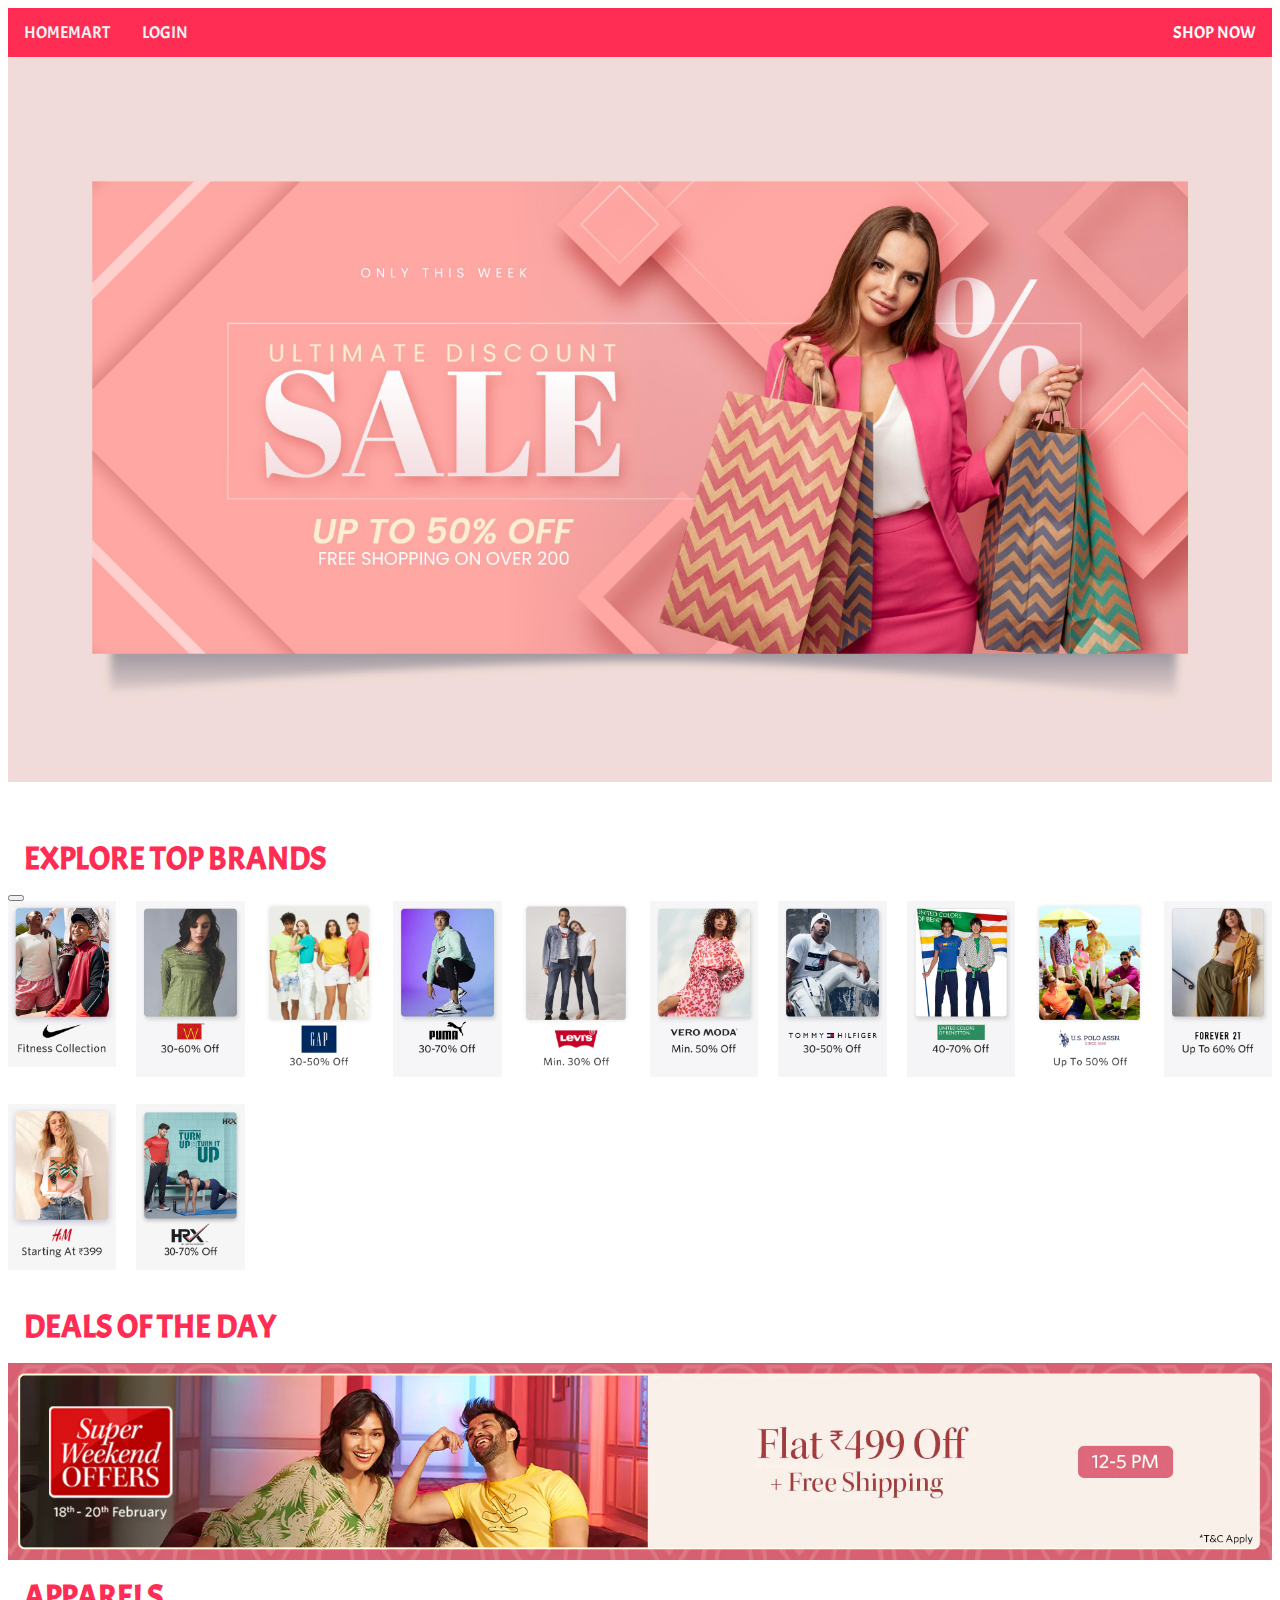
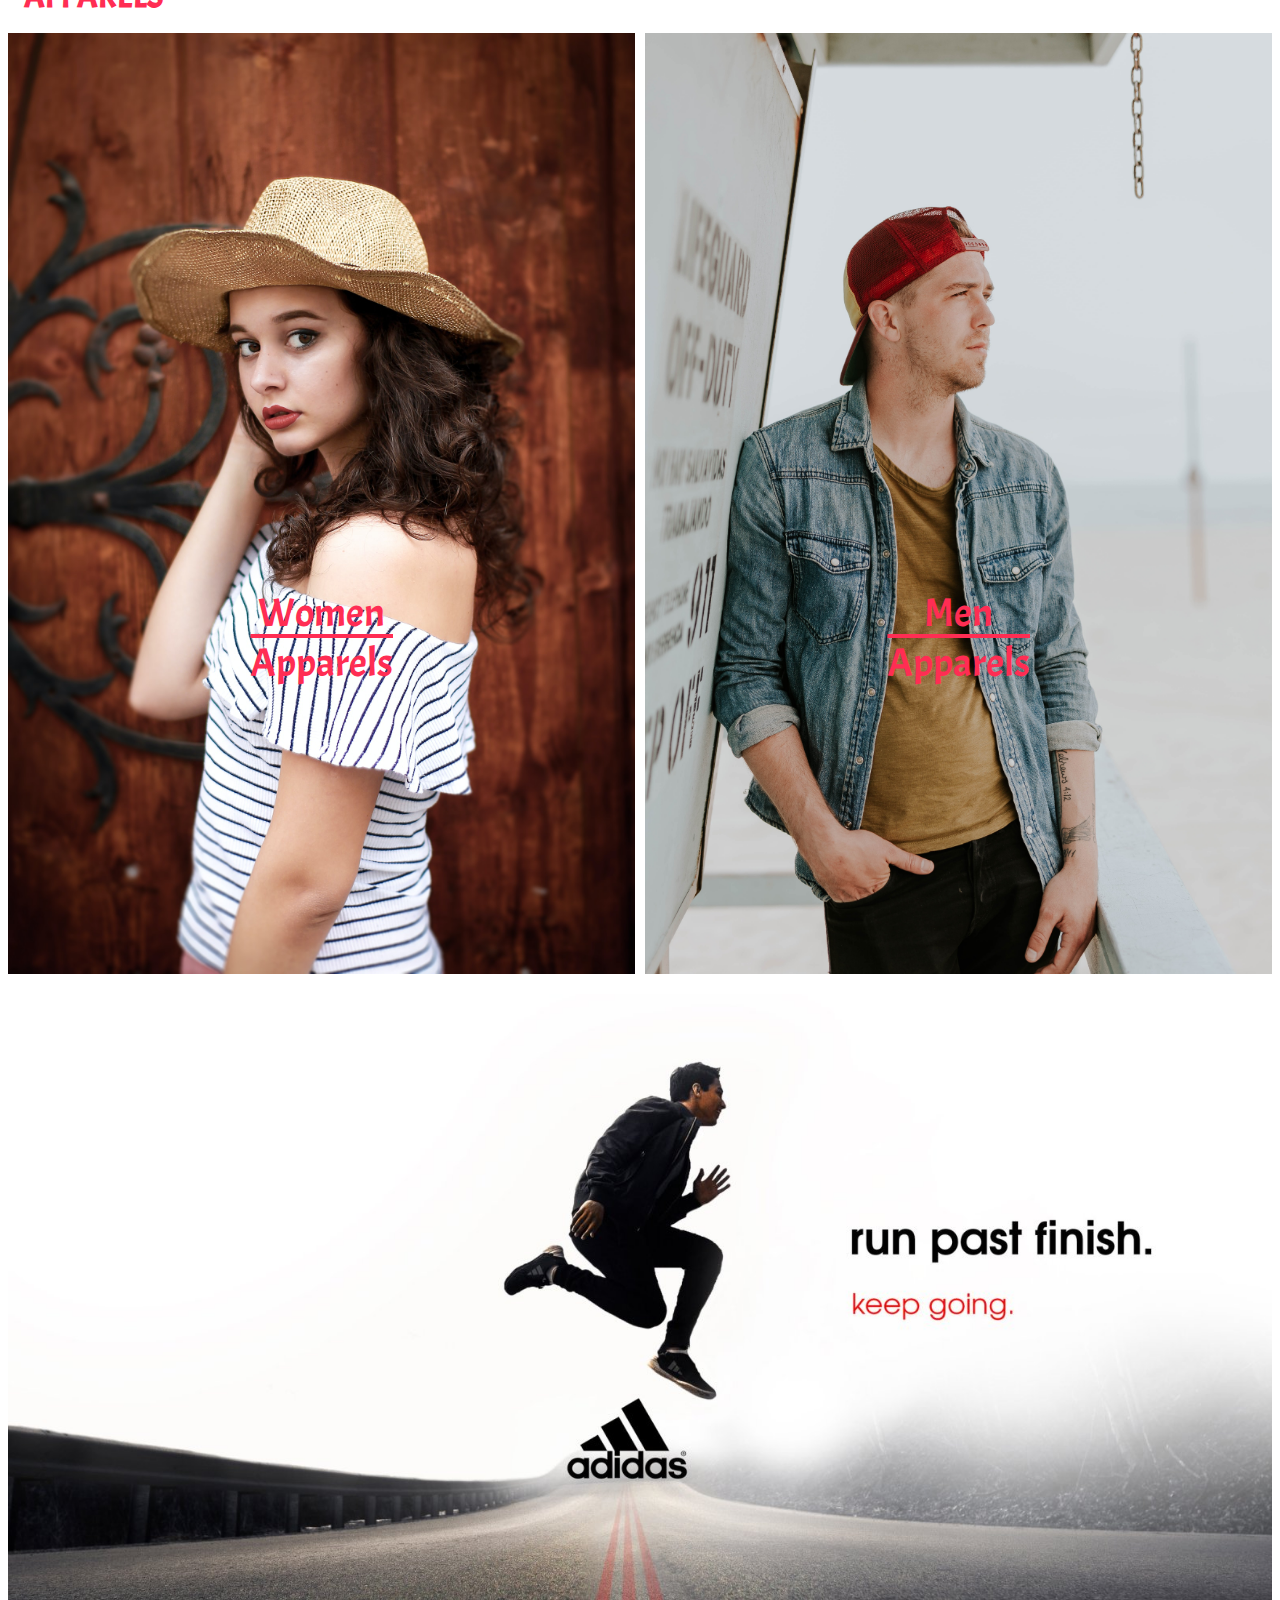
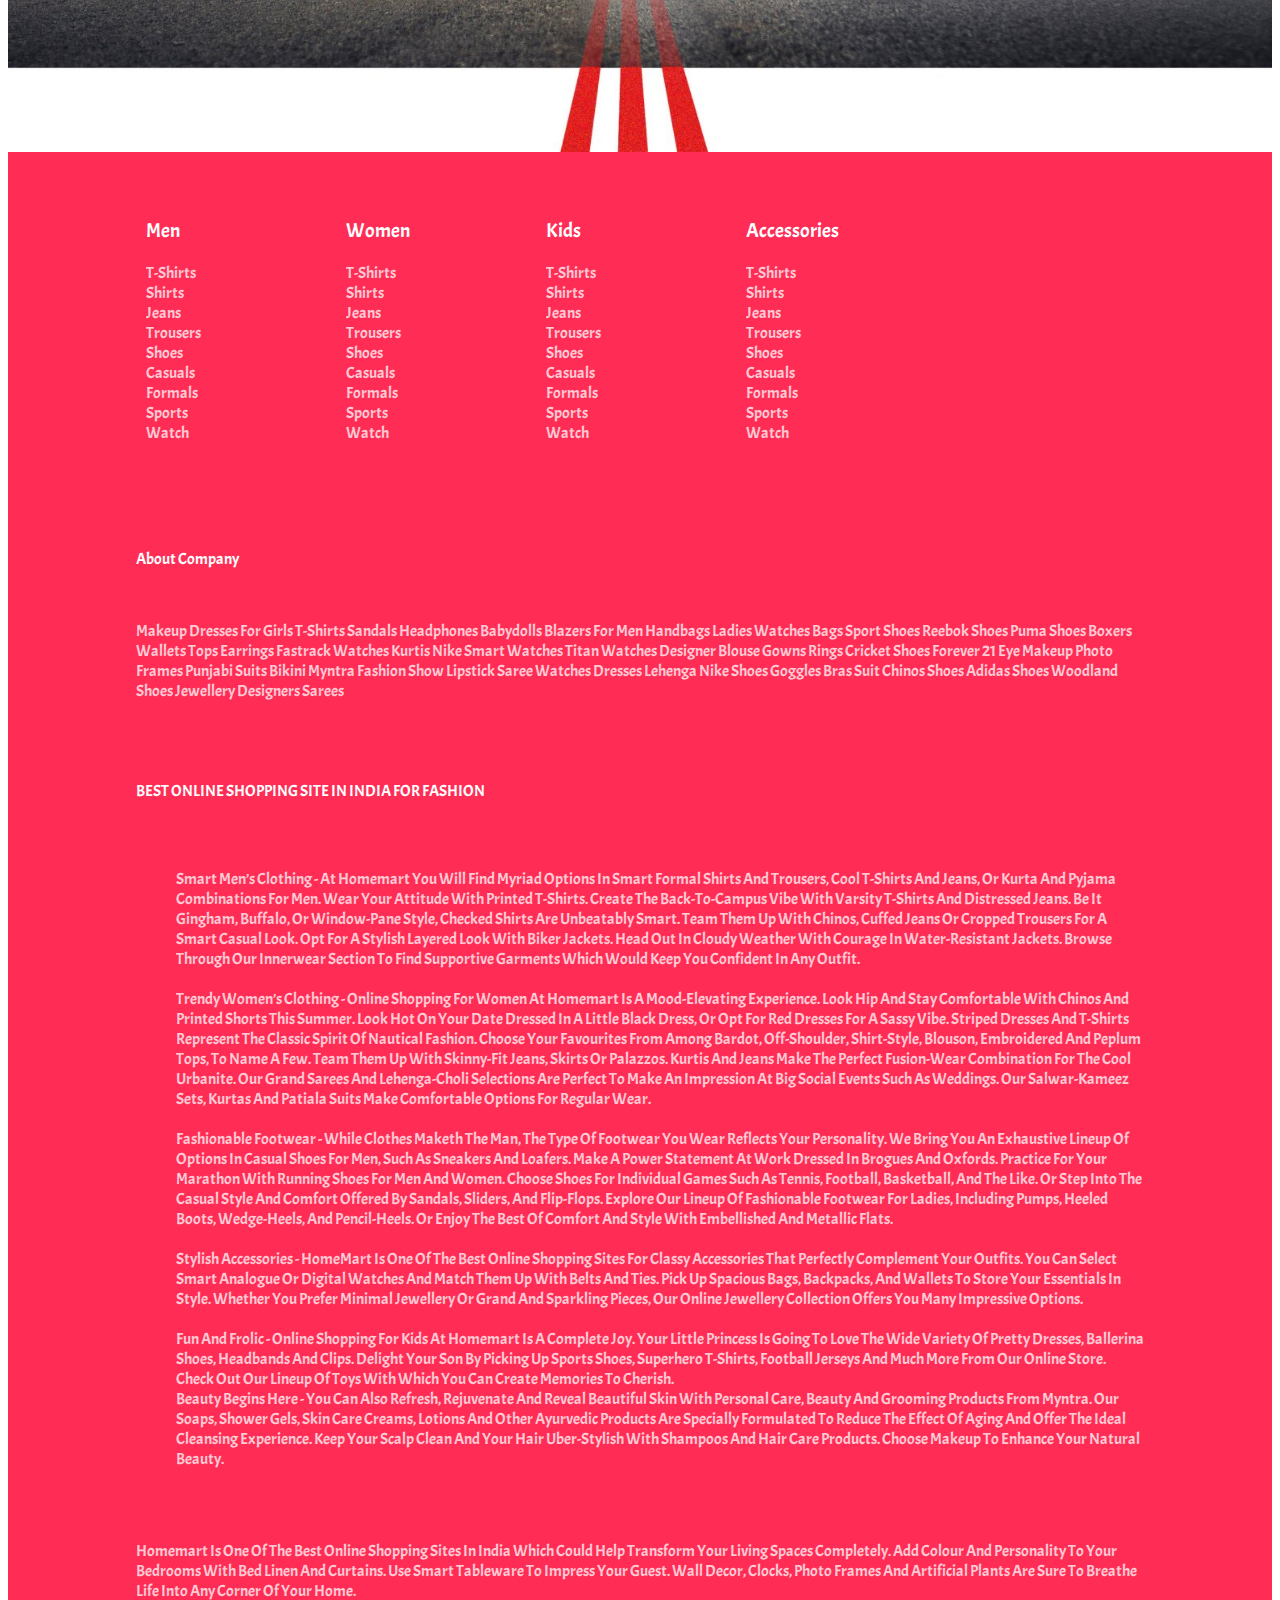
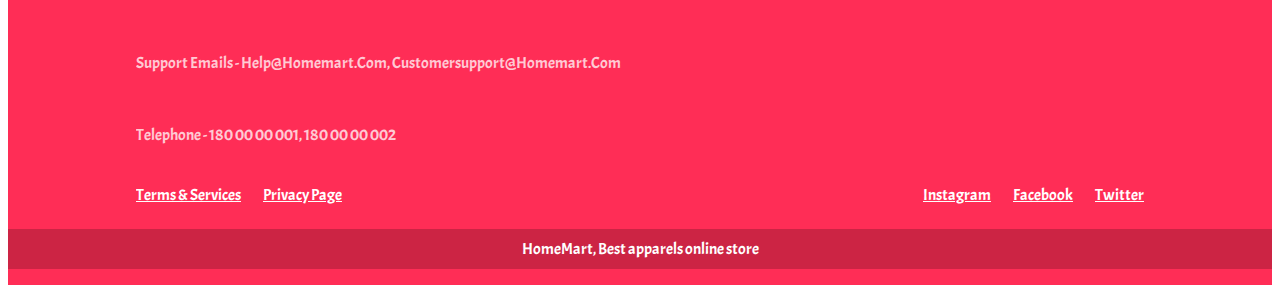
==== commit 7bca2426: "all" ====
--- a/index.html
+++ b/index.html
@@ -121,20 +121,23 @@
       </style>
       
       <div class="topnav" id="myTopnav">
-        <a href="#home" class="active">HOMEMART</a>
-    
+        <a href="index.html" class="active">HOMEMART</a>
+        <a  href="login.html">LOGIN</a>
         <div class="dropdown">
           <button class="dropbtn">SHOP NOW
             <i class="fa fa-caret-down"></i>
           </button>
           <div class="dropdown-content">
+            <br>
+            <br>
+            <a href="index.html">HOME</a>
             <a href="men.html">MEN</a>
     <a href="women.html">WOMEN</a>
     <a href="kid.html">KIDS</a>
     <a href="beauty.html">BEAUTY</a>
     <a href="accessories.html">ACCESSORIES</a>
-          </div>
-          <a  href="login.html">LOGIN</a>
+            </div>
+           
         </div> 
         
         <a href="javascript:void(0);" style="font-size:15px;" class="icon" onclick="myFunction()">&#9776;</a>
@@ -170,18 +173,12 @@
       <div class="box zone"><img src="topbrands/11.webp"></div>
       <div class="box zone"><img src="topbrands/12.webp"></div>
       </div>
-      <br />
+      <br/>
       <div>
+        <h2 class="heading">DEALS OF THE DAY</h2>
     <img  class="ban-pic" src="img/banner2.webp" alt="">
-    <h2 class="heading">DEALS OF THE DAY</h2>
-    <div class="grid-wrapper">
-      <div class="box zone"><img src="topbrands/d1.webp"></div>
-      <div class="box zone"><img src="topbrands/d2.webp"></div>
-      <div class="box zone"><img src="topbrands/d3.webp"></div>
-      <div class="box zone"><img src="topbrands/d4.webp"></div>
-      <div class="box zone"><img src="topbrands/d5.webp"></div>
-      <div class="box zone"><img src="topbrands/d6.webp"></div>
-  </div>  
+ 
+    
   <h2 class="heading">APPARELS</h2>
     <section class="product2"></section>
     <!-- collections -->
@@ -202,6 +199,7 @@
       </a>
     </section>
     <br>
+    <img src="img/adi.jpg" alt="">
     <footer>
      
       <div class="footer-content">
--- a/css/home.css
+++ b/css/home.css
@@ -32,10 +32,19 @@
 
 .grid-wrapper {
     display: grid;
-    grid-template-columns: repeat(auto-fill, minmax(200px, 1fr));
+    grid-template-columns: repeat(auto-fill, minmax(100px, 1fr));
+    grid-gap: 20px;
+}
+
+.grid-wrapper-two {
+    display: grid;
+    grid-template-columns: repeat(auto-fill, minmax(30px, 1fr));
     grid-gap: 20px;
 }
 .box > img {
+    size: 100%;
+}
+.boxzone-two > img {
     size: 100%;
 }
 
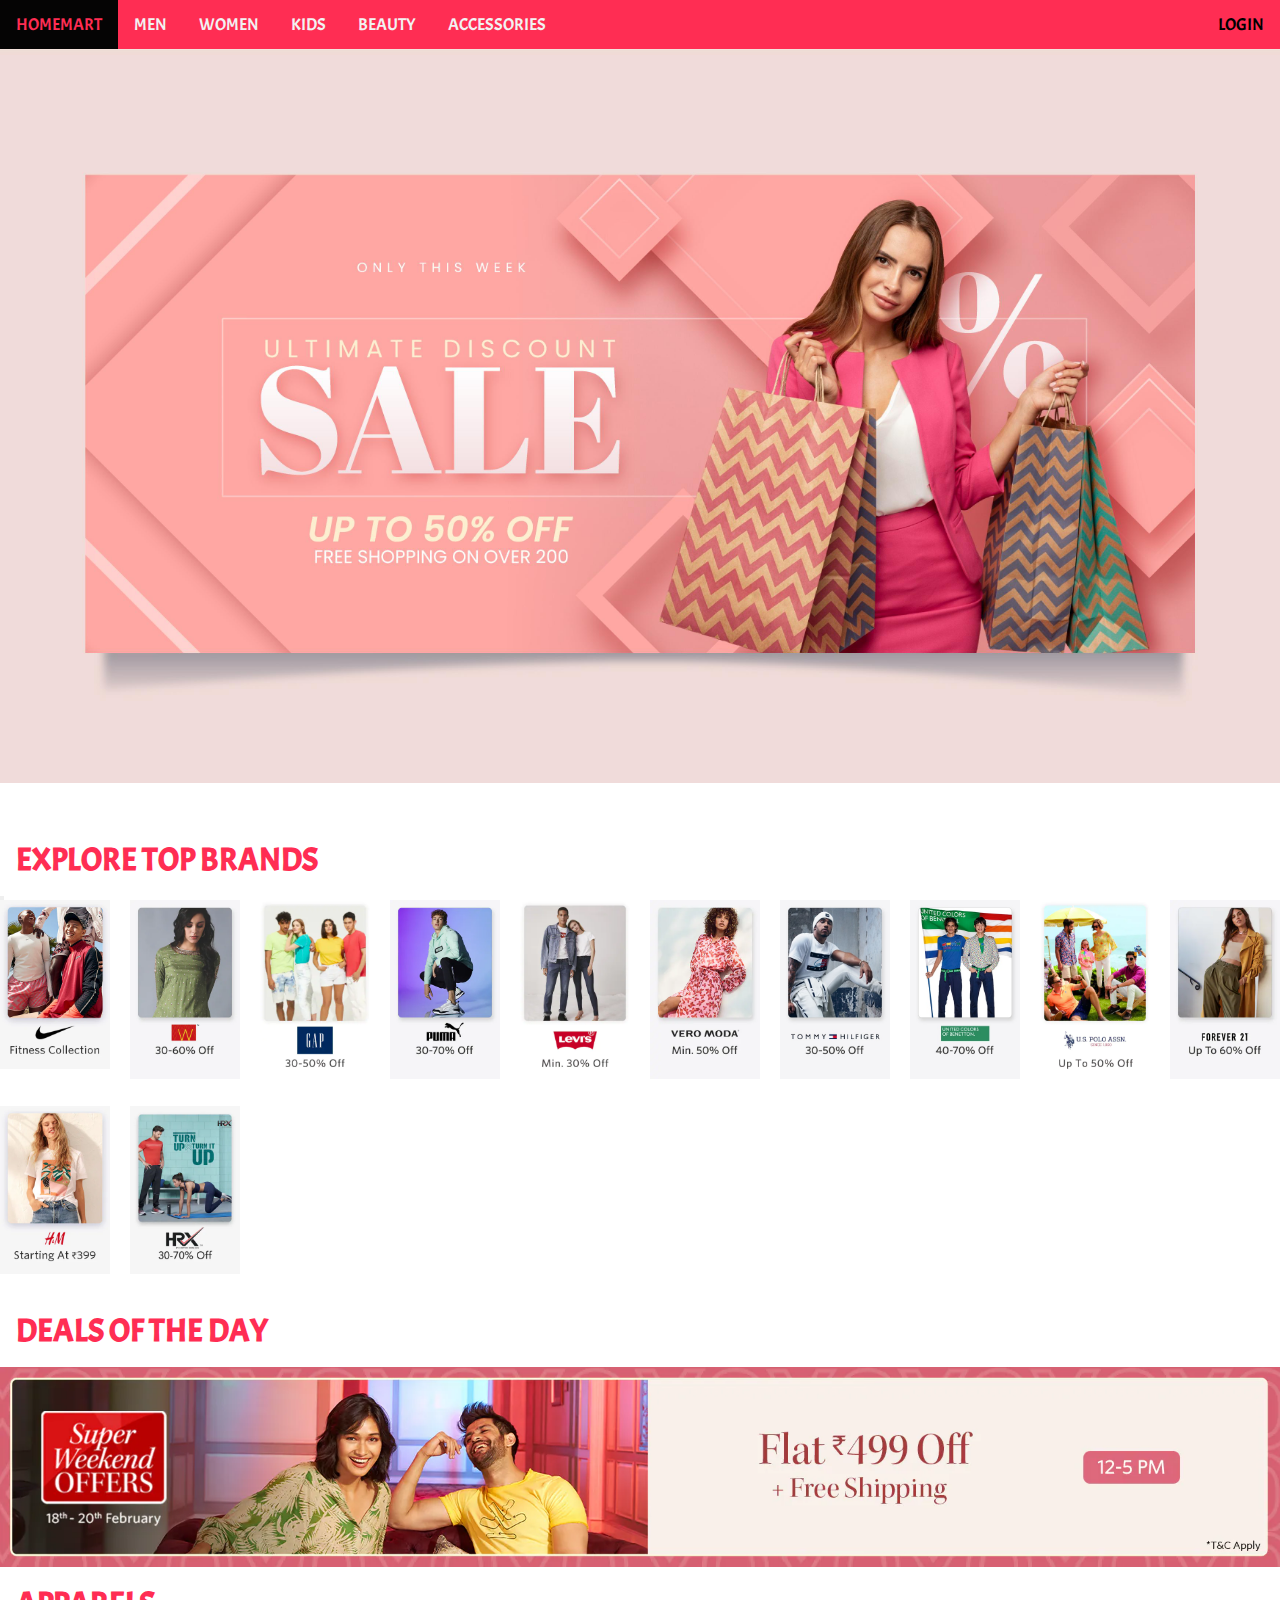
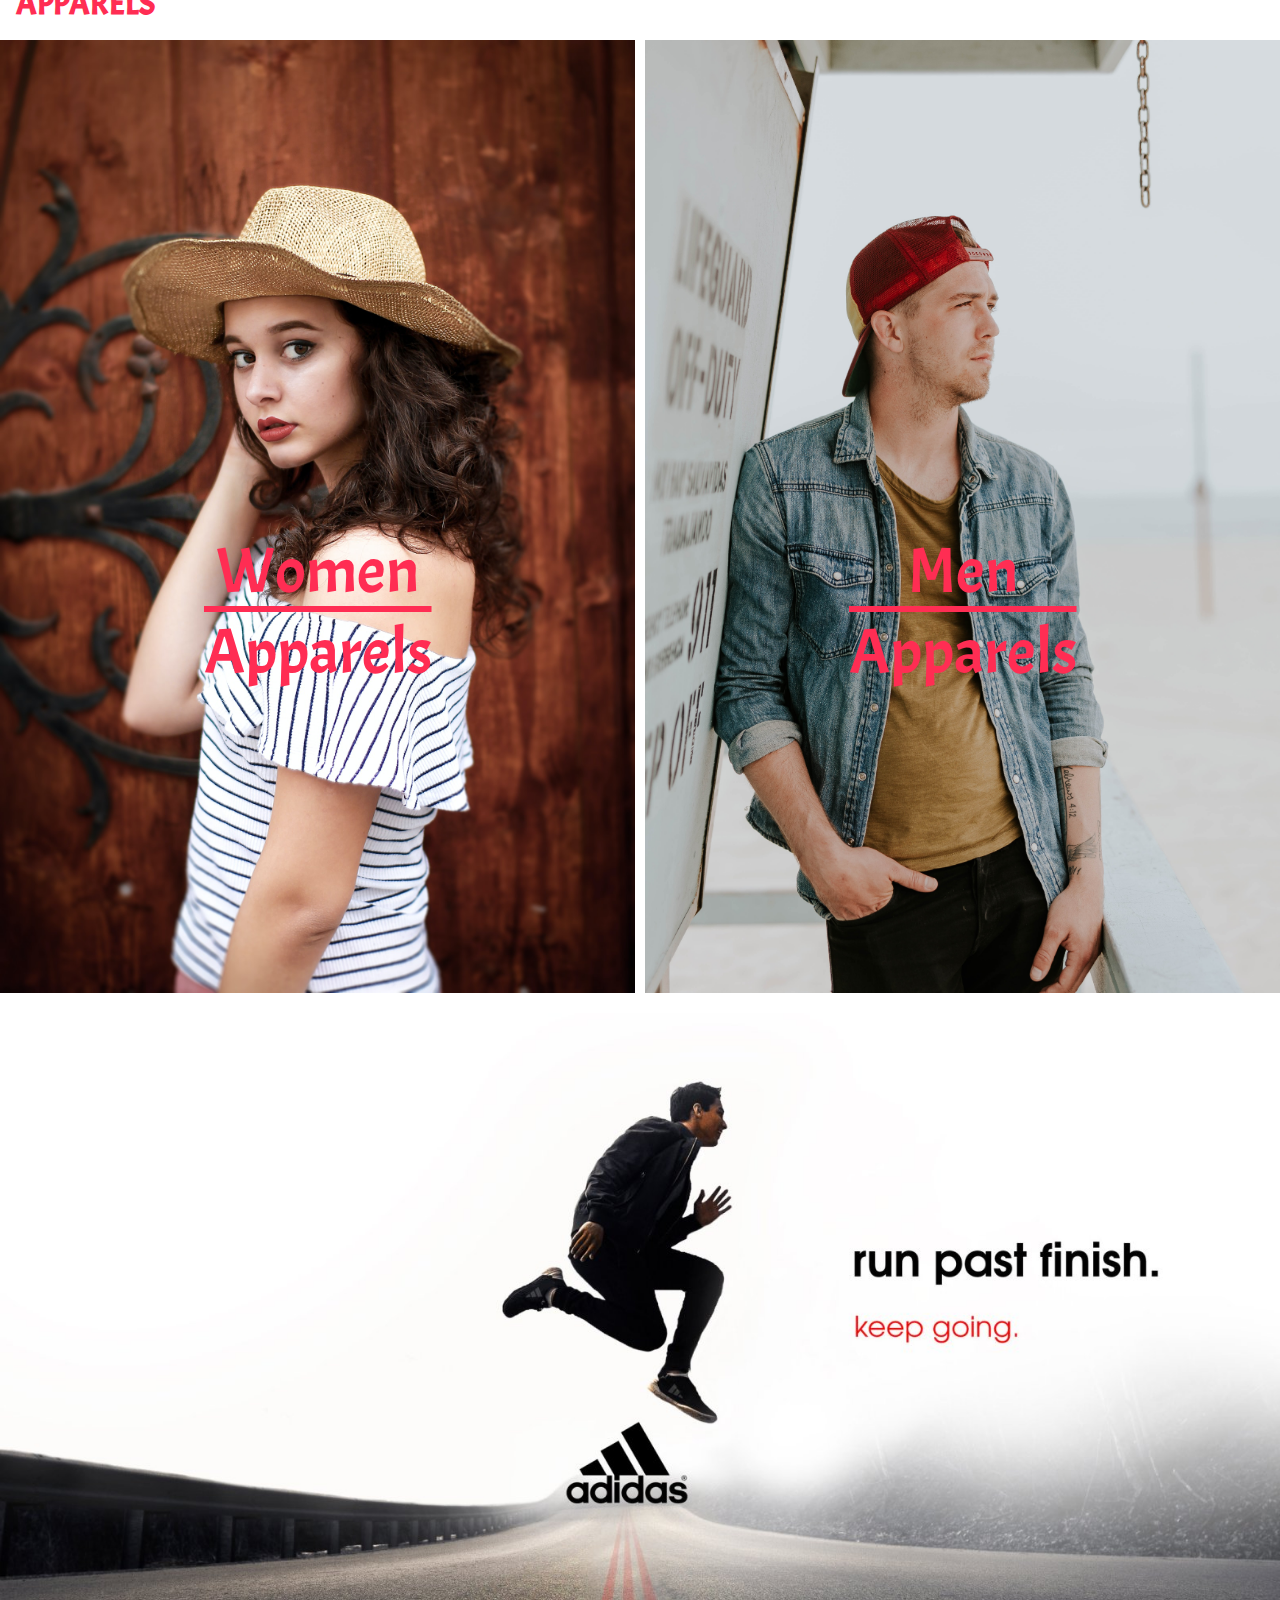
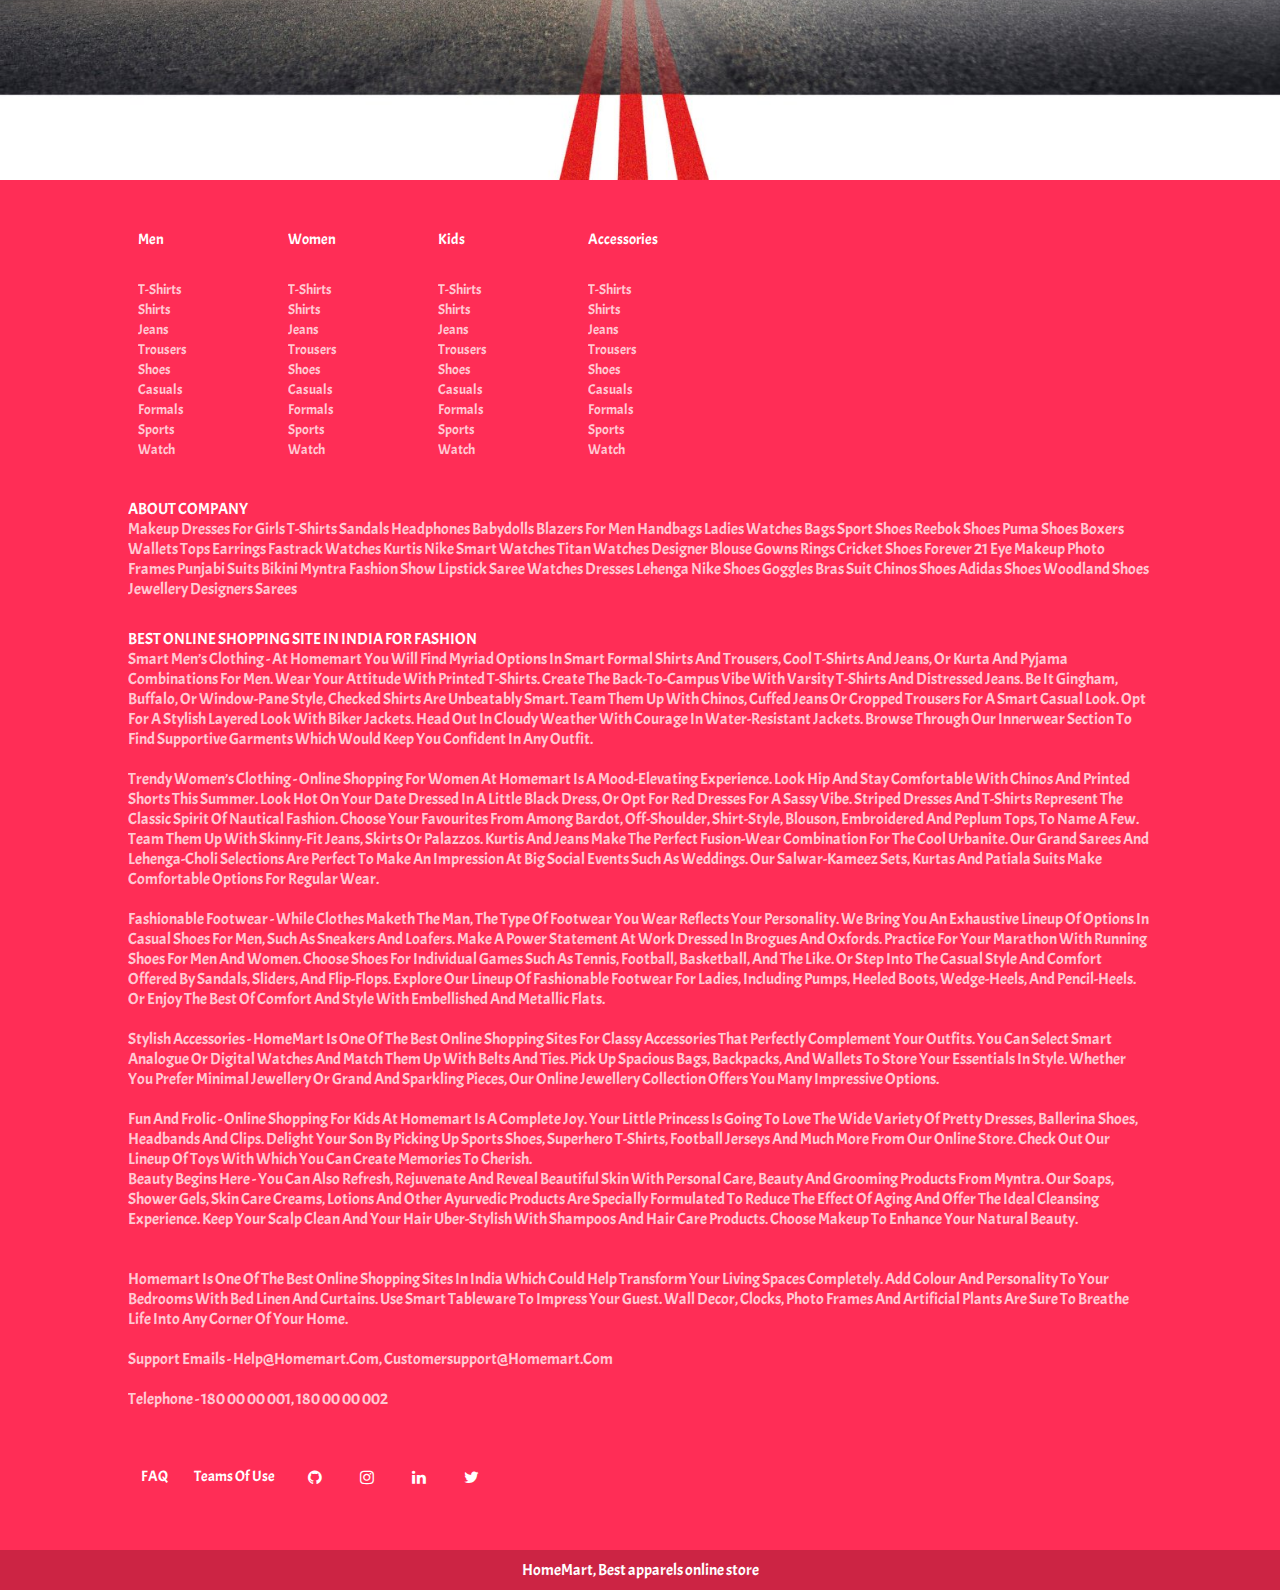
==== commit e2c69d4b: "." ====
--- a/index.html
+++ b/index.html
@@ -4,157 +4,106 @@
     <meta charset="UTF-8" />
     <meta http-equiv="X-UA-Compatible" content="IE=edge" />
     <meta name="viewport" content="width=device-width, initial-scale=1.0" />
-    
     <title>HOMEMART</title>
 <link rel="icon" href= "img/logo.png">
+    <link rel="stylesheet" href="css/home.css" />
+    <link rel="stylesheet" href="navbar.css">
+    <link rel="stylesheet" href="footer.css" />
     <link href="https://fonts.googleapis.com/css2?family=Pacifico&display=swap" rel="stylesheet">
-    <link rel="stylesheet" href="css/home.css" />
-    <link rel="stylesheet" href="footer.css" />
+    <link rel="stylesheet" href="https://cdnjs.cloudflare.com/ajax/libs/font-awesome/4.7.0/css/font-awesome.min.css">
   </head>
   <body>
-
-      <!-- navbar-->
-      <style>
-      .topnav {
-        overflow: hidden;
-        background-color: #ff2d53;
-      }
-      
-      .topnav a {
-        float: left;
+   
+    <!--Navigation Bar-->
+   
+   <style>
+     *{
+    margin: 0;
+    padding: 0;
+    box-sizing: border-box;
+}
+    .topnav {
+      overflow: hidden;
+      background-color: #ff2d53;
+    }
+    .topnav a {
+      float: left;
+      display: block;
+      color: #f2f2f2;
+      text-align: center;
+      padding: 14px 16px;
+      text-decoration: none;
+      font-size: 17px;
+    }
+    .active {
+      background-color: black;
+      color: white;
+    }
+    .topnav .icon {
+      display: none;
+    }
+    .topnav a:hover, .dropdown:hover .dropbtn {
+      background-color: rgb(5, 4, 4);
+      color: #ff2d53;
+    }
+    .dropdown-content a:hover {
+      background-color: #ddd;
+      color: wheat;
+    }
+    .dropdown:hover .dropdown-content {
+      display: block;
+    }
+    .topnav .login{
+      float: right;
+      color: black;
+      font-weight: lighter;
+    }
+    @media screen and (max-width: 600px) {
+      .topnav a:not(:first-child), .dropdown .dropbtn {
+        display: none;
+      }
+      .topnav a.icon {
+        float: right;
         display: block;
-        color: #f2f2f2;
-        text-align: center;
-        padding: 14px 16px;
-        text-decoration: none;
-        font-size: 17px;
-      }
-      
-      .active {
-        background-color: #ff2d53;
-        color: white;
-      }
-      
-      .topnav .icon {
-        display: none;
-      }
-      
-      .dropdown {
-        float: right;
-        overflow: hidden;
-      }
-      
-      .dropdown .dropbtn {
-        float: left;
-        font-size: 17px;    
-        border: none;
-        outline: none;
-        color: white;
-        padding: 14px 16px;
-        background-color: inherit;
-        font-family: inherit;
-        margin: 0;
-      }
-      
-      .dropdown-content {
-        display: none;
+      }
+    }
+    @media screen and (max-width: 600px) {
+      .topnav.responsive {position: relative;}
+      .topnav.responsive .icon {
         position: absolute;
-        background-color: #f9f9f9;
-        min-width: 160px;
-        box-shadow: 0px 8px 16px 0px rgba(0,0,0,0.2);
-        z-index: 1;
-      }
-      
-      .dropdown-content a {
+        right: 0;
+        top: 0;
+      }
+      .topnav.responsive a {
         float: none;
-        color: black;
-        padding: 12px 16px;
-        text-decoration: none;
         display: block;
         text-align: left;
       }
-      
-      .topnav a:hover, .dropdown:hover .dropbtn {
-        background-color: rgb(19, 14, 14);
-        color: #ff2d53;
-      }
-      
-      .dropdown-content a:hover {
-        background-color: #ddd;
-        color: black;
-      }
-      
-      .dropdown:hover .dropdown-content {
+      .topnav.responsive .dropdown {float: none;}
+      .topnav.responsive .dropdown-content {position: relative;}
+      .topnav.responsive .dropdown .dropbtn {
         display: block;
-      }
-      
-      @media screen and (max-width: 600px) {
-        .topnav a:not(:first-child), .dropdown .dropbtn {
-          display: none;
-        }
-        .topnav a.icon {
-          float: right;
-          display: block;
-        }
-      }
-      
-      @media screen and (max-width: 600px) {
-        .topnav.responsive {position: relative;}
-        .topnav.responsive .icon {
-          position: absolute;
-          right: 0;
-          top: 0;
-        }
-        .topnav.responsive a {
-          float: none;
-          display: block;
-          text-align: left;
-        }
-        .topnav.responsive .dropdown {float: none;}
-        .topnav.responsive .dropdown-content {position: relative;}
-        .topnav.responsive .dropdown .dropbtn {
-          display: block;
-          width: 100%;
-          text-align: left;
-        }
-      }
-      </style>
-      
-      <div class="topnav" id="myTopnav">
-        <a href="index.html" class="active">HOMEMART</a>
-        <a  href="login.html">LOGIN</a>
-        <div class="dropdown">
-          <button class="dropbtn">SHOP NOW
-            <i class="fa fa-caret-down"></i>
-          </button>
-          <div class="dropdown-content">
-            <br>
-            <br>
-            <a href="index.html">HOME</a>
-            <a href="men.html">MEN</a>
-    <a href="women.html">WOMEN</a>
-    <a href="kid.html">KIDS</a>
-    <a href="beauty.html">BEAUTY</a>
-    <a href="accessories.html">ACCESSORIES</a>
-            </div>
-           
-        </div> 
-        
-        <a href="javascript:void(0);" style="font-size:15px;" class="icon" onclick="myFunction()">&#9776;</a>
-      </div>
-      <script>
-      function myFunction() {
-        var x = document.getElementById("myTopnav");
-        if (x.className === "topnav") {
-          x.className += " responsive";
-        } else {
-          x.className = "topnav";
-        }
-      }
-      </script>
-      
-
-    <!-- hero section -->
+        width: 100%;
+        text-align: left;
+      }
+    }
+    </style>
+
+    <div class="topnav" id="myTopnav">
+      <a href="index.html" class="active">HOMEMART</a>
+      <a href="men.html">MEN</a>
+      <a href="women.html">WOMEN</a>
+      <a href="kid.html">KIDS</a>
+      <a href="beauty.html">BEAUTY</a>
+      <a href="accessories.html">ACCESSORIES</a>
+        <a class="login" href="login.html">LOGIN</a>
+      <div class="dropdown">
+      </div> 
+      <a href="javascript:void(0);" style="font-size:15px;" class="icon" onclick="myFunction()">&#9776;</a>
+    </div>
+   
+
+<!-- EXPLORE TOP BRANDS  -->
    <img src="img/banners.jpg" alt="">
     <section class="product">
      <h2 class="heading">EXPLORE TOP BRANDS</h2>
@@ -177,11 +126,9 @@
       <div>
         <h2 class="heading">DEALS OF THE DAY</h2>
     <img  class="ban-pic" src="img/banner2.webp" alt="">
- 
-    
   <h2 class="heading">APPARELS</h2>
     <section class="product2"></section>
-    <!-- collections -->
+
     <section class="collection-container">
       <a href="women.html" class="collection">
         <img src="img/women1.jpg" alt="" />
@@ -201,9 +148,7 @@
     <br>
     <img src="img/adi.jpg" alt="">
     <footer>
-     
       <div class="footer-content">
-        
         <div class="footer-ul-container">
           <ul class="category">
             <li class="category-title">men</li>
@@ -255,9 +200,7 @@
           </ul>
         </div>
       </div>
-
-      <p class="footer-title">about company</p>
-      <br>
+      <p class="footer-title">ABOUT COMPANY</p>
       <p class="info">
         Makeup Dresses For Girls T-Shirts Sandals Headphones Babydolls Blazers
         For Men Handbags Ladies Watches Bags Sport Shoes Reebok Shoes Puma Shoes
@@ -271,7 +214,6 @@
             BEST ONLINE SHOPPING SITE IN INDIA FOR FASHION
         </p>
       </p>
-<br>
       <ol class="info2">
           <li>
             Smart men’s clothing - At Homemart you will find myriad options in smart formal shirts and trousers, cool T-shirts and jeans, or kurta and pyjama combinations for men. Wear your attitude with printed T-shirts. Create the back-to-campus vibe with varsity T-shirts and distressed jeans. Be it gingham, buffalo, or window-pane style, checked shirts are unbeatably smart. Team them up with chinos, cuffed jeans or cropped trousers for a smart casual look. Opt for a stylish layered look with biker jackets. Head out in cloudy weather with courage in water-resistant jackets. Browse through our innerwear section to find supportive garments which would keep you confident in any outfit.
@@ -309,19 +251,26 @@
       <p class="info">telephone - 180 00 00 001, 180 00 00 002</p>
       <div class="footer-social-container">
         <div>
-          <a href="#" class="social-link">terms & services</a>
-          <a href="#" class="social-link">privacy page</a>
+          <a href="#" class="atag" > FAQ</a>
+          <a href="#" class="atag" > Teams Of Use</a>
+          <a href="https://github.com/ayushmalik06" class="fa fa-github"></a>
+          <a href="https://www.instagram.com/_ayushmalik/" class="fa fa-instagram"></a>
+          <a href="https://www.linkedin.com/in/ayushmaan-malik-ab7926216" class="fa fa-linkedin"></a>
+          <a href="https://twitter.com/AyushMa83991715?t=-84iHpCvYbwFvVQBtESxUQ&s=09" class="fa fa-twitter"></a>
         </div>
-        <div>
-          <a href="#" class="social-link">instagram</a>
-          <a href="#" class="social-link">facebook</a>
-          <a href="#" class="social-link">twitter</a>
-        </div>
-      </div>
       <p class="footer-credit">HomeMart, Best apparels online store</p>
     </footer>
-
-    <script src="js/home.js"></script>
-    
   </body>
 </html>
+<script>
+  function myFunction() {
+    var x = document.getElementById("myTopnav");
+    if (x.className === "topnav") {
+      x.className += " responsive";
+    } else {
+      x.className = "topnav";
+    }
+  }
+  </script>
+<script src="js/home.js"></script>
+<script src="https://cdn.jsdelivr.net/npm/bootstrap@5.1.3/dist/js/bootstrap.bundle.min.js" integrity="sha384-ka7Sk0Gln4gmtz2MlQnikT1wXgYsOg+OMhuP+IlRH9sENBO0LRn5q+8nbTov4+1p" crossorigin="anonymous"></script>
--- a/css/home.css
+++ b/css/home.css
@@ -1,30 +1,29 @@
 @import 'nav.css';
 @import 'footer.css';
-
 @import url('https://fonts.googleapis.com/css2?family=Acme&family=Lobster&display=swap');
-@import url('https://fonts.googleapis.com/css2?family=Metal+Mania&display=swap');
 
 *{
     box-sizing: border-box;
     font-family:Acme;
   overflow-x: hidden; /* Hide horizontal scrollbar */
 }
+
 img{
     width: 100%;
 background-size: cover;
 justify-content: center;
 }
 
-
 .hero-section .logo {
     height: 500px;
     display: block;
     margin: auto;
 }
+
 .heading{
     color: #FF2D53;
     font-weight: bold;
-    font-size: 2em;
+    font-size: 2rem;
     border-radius: 2px;
     padding: 8px;
     margin: 8px;
@@ -41,9 +40,11 @@
     grid-template-columns: repeat(auto-fill, minmax(30px, 1fr));
     grid-gap: 20px;
 }
+
 .box > img {
     size: 100%;
 }
+
 .boxzone-two > img {
     size: 100%;
 }
@@ -73,11 +74,8 @@
     float: left;
     width: 20%;
     text-align: center;
-    padding: 0 0 1% 0;
-        
-    
+    padding: 0 0 1% 0;    
 }
-
 
 .products img {
     overflow-y: hidden;
@@ -89,10 +87,11 @@
 .brandstwo{
     padding-left: 30px;
 }
+
 .brandtwo h2{
     margin-left: 20px;
+}
 
-}
 .collection-container{
     width: 100%;
     display: grid;
@@ -109,6 +108,7 @@
     height: 100%;
     object-fit: cover;
 }
+
 .collection p{
     position: absolute;
     top: 60%;
@@ -116,12 +116,12 @@
     transform: translate(-50%, -50%);
     text-align: center;
     color: #FF2D53;
-    font-size: 40px;
+    font-size: 5vw;
     font-style: bold;
     text-transform: capitalize;
-    text-decoration-line:overline;
-    
+    text-decoration-line:overline;    
 }
+
 .collection:nth-child(3){
     grid-column: span 2;
     margin-bottom: 10px;
